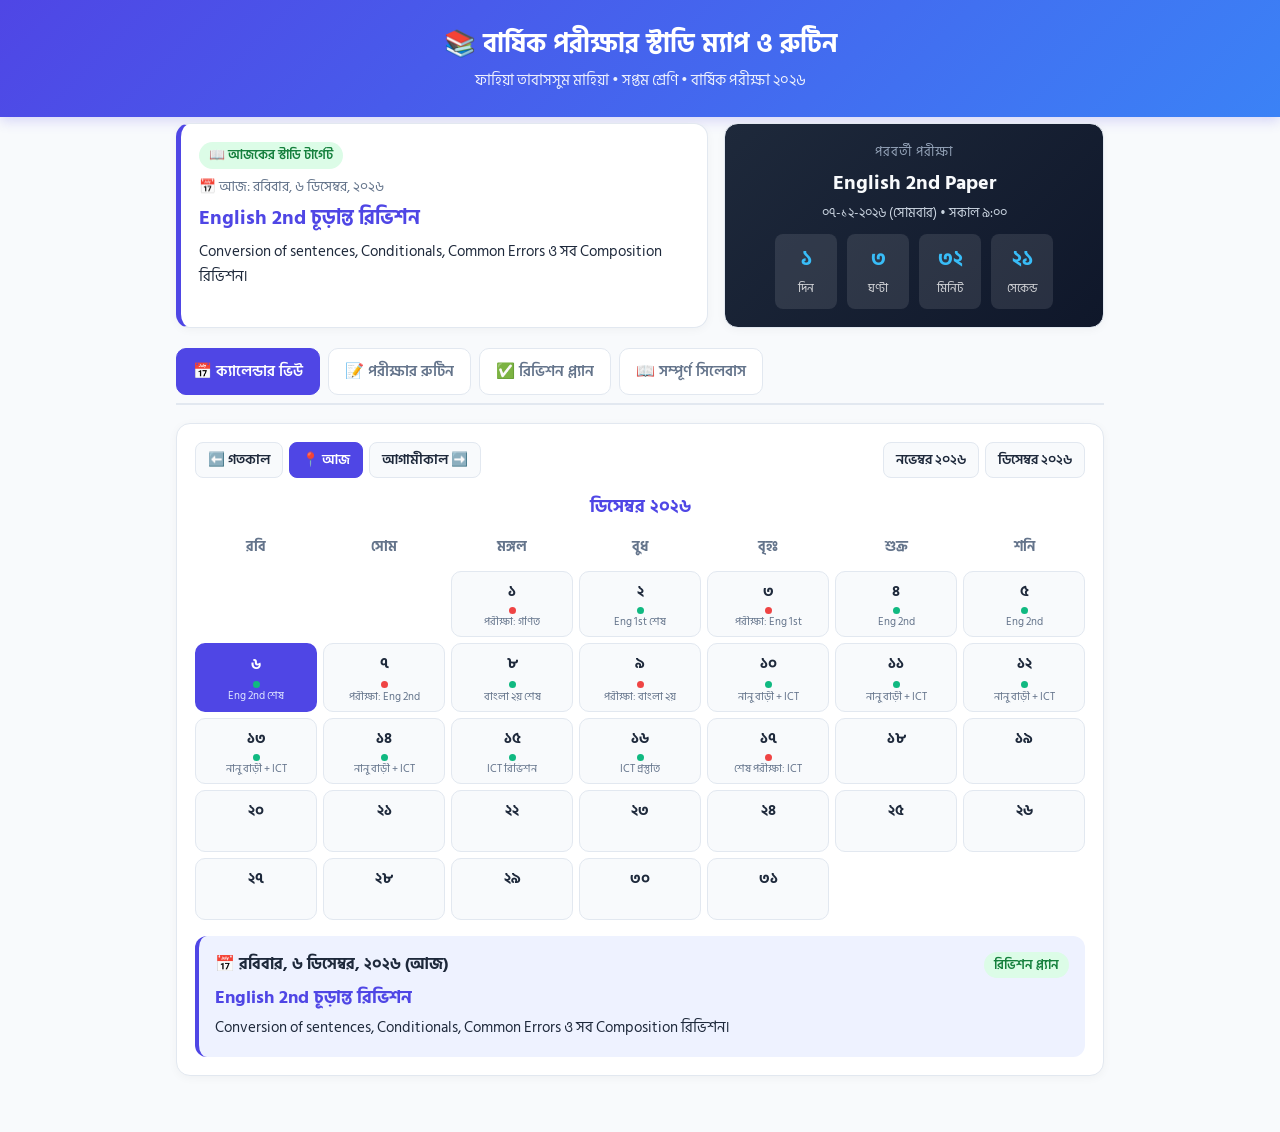
==== index.html @ 73ea3316 "Add files via upload" ====
<!DOCTYPE html>
<html lang="bn">
<head>
    <meta charset="UTF-8">
    <meta name="viewport" content="width=device-width, initial-scale=1.0">
    <title>বার্ষিক পরীক্ষার প্রস্তুতি - ফাহিয়া তাবাসসুম মাহিয়া</title>
    <link href="https://fonts.googleapis.com/css2?family=Hind+Siliguri:wght@400;500;600;700&display=swap" rel="stylesheet">
    <link rel="stylesheet" href="style.css">
</head>
<body>

<header>
    <h1>📚 বার্ষিক পরীক্ষার স্টাডি ম্যাপ ও রুটিন</h1>
    <p>ফাহিয়া তাবাসসুম মাহিয়া • সপ্তম শ্রেণি • বার্ষিক পরীক্ষা ২০২৬</p>
</header>

<div class="container">
    <!-- Today & Countdown Hero -->
    <div class="hero-grid">
        <div class="card today-card" id="today-summary-box"></div>
        <div class="card countdown-card" id="countdown-box"></div>
    </div>

    <!-- Navigation Tabs -->
    <div class="nav-tabs">
        <button class="tab-btn active" onclick="switchTab('calendar-tab', this)">📅 ক্যালেন্ডার ভিউ</button>
        <button class="tab-btn" onclick="switchTab('routine-tab', this)">📝 পরীক্ষার রুটিন</button>
        <button class="tab-btn" onclick="switchTab('revision-tab', this)">✅ রিভিশন প্ল্যান</button>
        <button class="tab-btn" onclick="switchTab('syllabus-tab', this)">📖 সম্পূর্ণ সিলেবাস</button>
    </div>

    <!-- Tab 1: Calendar -->
    <div id="calendar-tab" class="tab-content active">
        <div class="card">
            <div class="cal-controls">
                <div class="quick-day-btns">
                    <button class="btn-sm" onclick="selectOffsetDay(-1)">⬅️ গতকাল</button>
                    <button class="btn-sm active-quick" onclick="selectOffsetDay(0)">📍 আজ</button>
                    <button class="btn-sm" onclick="selectOffsetDay(1)">আগামীকাল ➡️</button>
                </div>
                <div class="month-switch">
                    <button class="btn-sm" onclick="changeMonth(10)">নভেম্বর ২০২৬</button>
                    <button class="btn-sm" onclick="changeMonth(11)">ডিসেম্বর ২০২৬</button>
                </div>
            </div>

            <div id="cal-month-title" class="cal-month-title"></div>
            <div class="calendar-grid" id="calendar-grid"></div>

            <div class="cal-detail-box" id="cal-detail-box"></div>
        </div>
    </div>

    <!-- Tab 2: Exam Routine -->
    <div id="routine-tab" class="tab-content">
        <div class="card">
            <div class="section-header">
                <h3>বার্ষিক পরীক্ষার সময়সূচি ২০২৬</h3>
                <span class="badge badge-exam">⏰ সময়: সকাল ৯:০০ টা - সকাল ১১:৩০ টা</span>
            </div>
            <div style="overflow-x:auto;">
                <table class="routine-table">
                    <thead>
                        <tr>
                            <th>তারিখ</th>
                            <th>বার</th>
                            <th>বিষয়</th>
                            <th>অবস্থা</th>
                        </tr>
                    </thead>
                    <tbody id="routine-tbody"></tbody>
                </table>
            </div>
        </div>
    </div>

    <!-- Tab 3: Revision Plan -->
    <div id="revision-tab" class="tab-content">
        <div class="card">
            <div class="section-header">
                <h3>তারিখভিত্তিক রিভিশন চেকলিস্ট</h3>
                <span id="progress-text" class="progress-label">০% সম্পন্ন</span>
            </div>
            <div class="progress-bar-wrap">
                <div class="progress-fill" id="progress-fill"></div>
            </div>
            <p class="helper-text">প্রতিদিনের পড়া শেষ হলে বাম পাশের বক্সে টিক (✓) দাও। এটি অটোমেটিক সেভ থাকবে।</p>
            <div id="revision-list"></div>
        </div>
    </div>

    <!-- Tab 4: Syllabus -->
    <div id="syllabus-tab" class="tab-content">
        <div id="syllabus-container"></div>
    </div>
</div>

<script src="script.js"></script>
</body>
</html>
---- style.css ----
:root {
    --primary: #4f46e5;
    --primary-light: #eef2ff;
    --secondary: #0ea5e9;
    --accent: #f59e0b;
    --danger: #ef4444;
    --success: #10b981;
    --bg: #f8fafc;
    --card: #ffffff;
    --text: #1e293b;
    --muted: #64748b;
    --border: #e2e8f0;
}

* {
    box-sizing: border-box;
    margin: 0;
    padding: 0;
    font-family: 'Hind Siliguri', sans-serif;
}

body {
    background-color: var(--bg);
    color: var(--text);
    line-height: 1.6;
    padding-bottom: 40px;
}

header {
    background: linear-gradient(135deg, #4f46e5 0%, #3b82f6 100%);
    color: white;
    padding: 24px 16px;
    text-align: center;
    box-shadow: 0 4px 12px rgba(79, 70, 229, 0.2);
}

header h1 {
    font-size: 1.6rem;
    font-weight: 700;
    margin-bottom: 4px;
}

header p {
    font-size: 0.95rem;
    opacity: 0.9;
}

.container {
    max-width: 960px;
    margin: 0 auto;
    padding: 16px;
}

/* Today Hero Section */
.hero-grid {
    display: grid;
    grid-template-columns: 1fr;
    gap: 16px;
    margin-top: -10px;
    margin-bottom: 20px;
}

@media (min-width: 768px) {
    .hero-grid {
        grid-template-columns: 1.4fr 1fr;
    }
}

.card {
    background: var(--card);
    border-radius: 14px;
    padding: 18px;
    box-shadow: 0 2px 10px rgba(0, 0, 0, 0.04);
    border: 1px solid var(--border);
}

.today-card {
    border-left: 5px solid var(--primary);
}

.countdown-card {
    background: linear-gradient(135deg, #1e293b 0%, #0f172a 100%);
    color: white;
    display: flex;
    flex-direction: column;
    justify-content: center;
    align-items: center;
    text-align: center;
}

.badge {
    display: inline-block;
    padding: 3px 10px;
    border-radius: 20px;
    font-size: 0.8rem;
    font-weight: 600;
    margin-bottom: 8px;
}

.badge-primary { background: var(--primary-light); color: var(--primary); }
.badge-exam { background: #fee2e2; color: var(--danger); }
.badge-study { background: #dcfce7; color: #15803d; }
.badge-travel { background: #fef3c7; color: #b45309; }

.timer-boxes {
    display: flex;
    gap: 10px;
    margin-top: 10px;
}

.timer-box {
    background: rgba(255, 255, 255, 0.1);
    padding: 8px 12px;
    border-radius: 8px;
    min-width: 62px;
}

.timer-box span {
    display: block;
    font-size: 1.3rem;
    font-weight: 700;
    color: #38bdf8;
}

.timer-box small {
    font-size: 0.75rem;
    opacity: 0.8;
}

/* Navigation Tabs */
.nav-tabs {
    display: flex;
    gap: 8px;
    overflow-x: auto;
    padding-bottom: 8px;
    margin-bottom: 18px;
    border-bottom: 2px solid var(--border);
}

.tab-btn {
    background: white;
    border: 1px solid var(--border);
    padding: 10px 16px;
    border-radius: 10px;
    font-size: 0.95rem;
    font-weight: 600;
    color: var(--muted);
    cursor: pointer;
    white-space: nowrap;
    transition: all 0.2s;
}

.tab-btn:hover {
    border-color: var(--primary);
    color: var(--primary);
}

.tab-btn.active {
    background: var(--primary);
    color: white;
    border-color: var(--primary);
}

.tab-content {
    display: none;
    animation: fadeIn 0.25s ease;
}

.tab-content.active {
    display: block;
}

@keyframes fadeIn {
    from { opacity: 0; transform: translateY(5px); }
    to { opacity: 1; transform: translateY(0); }
}

.section-header {
    display: flex;
    justify-content: space-between;
    align-items: center;
    margin-bottom: 12px;
    flex-wrap: wrap;
    gap: 8px;
}

.section-header h3 {
    color: var(--primary);
}

.progress-label {
    font-weight: 700;
    color: var(--success);
}

.helper-text {
    font-size: 0.88rem;
    color: var(--muted);
    margin-bottom: 14px;
}

/* Calendar Styles */
.cal-controls {
    display: flex;
    justify-content: space-between;
    align-items: center;
    flex-wrap: wrap;
    gap: 10px;
    margin-bottom: 14px;
}

.quick-day-btns, .month-switch {
    display: flex;
    gap: 6px;
}

.btn-sm {
    padding: 6px 12px;
    border-radius: 8px;
    border: 1px solid var(--border);
    background: var(--bg);
    cursor: pointer;
    font-size: 0.85rem;
    font-weight: 600;
    color: var(--text);
    transition: all 0.15s;
}

.btn-sm:hover, .btn-sm.active-quick {
    background: var(--primary);
    color: white;
    border-color: var(--primary);
}

.cal-month-title {
    text-align: center;
    font-weight: 700;
    font-size: 1.15rem;
    margin-bottom: 10px;
    color: var(--primary);
}

.calendar-grid {
    display: grid;
    grid-template-columns: repeat(7, 1fr);
    gap: 6px;
    text-align: center;
}

.cal-day-name {
    font-weight: 700;
    font-size: 0.85rem;
    color: var(--muted);
    padding: 6px 0;
}

.cal-cell {
    background: var(--bg);
    border: 1px solid var(--border);
    border-radius: 10px;
    padding: 8px 4px;
    min-height: 62px;
    cursor: pointer;
    display: flex;
    flex-direction: column;
    align-items: center;
    justify-content: space-between;
    transition: all 0.15s;
}

.cal-cell:hover {
    border-color: var(--primary);
    transform: translateY(-2px);
}

.cal-cell.empty {
    background: transparent;
    border: none;
    cursor: default;
}

.cal-cell.empty:hover {
    transform: none;
}

.cal-cell.is-today {
    border: 2px solid var(--primary);
    background: var(--primary-light);
}

.cal-cell.selected {
    background: var(--primary);
    color: white;
    border-color: var(--primary);
}

.cal-cell.selected .dot-label {
    color: #e0e7ff;
}

.cal-date-num {
    font-weight: 700;
    font-size: 0.95rem;
}

.dot-indicator {
    width: 7px;
    height: 7px;
    border-radius: 50%;
    margin-top: 3px;
}

.dot-exam { background: var(--danger); }
.dot-study { background: var(--success); }

.dot-label {
    font-size: 0.68rem;
    line-height: 1.1;
    margin-top: 2px;
    color: var(--muted);
    max-width: 100%;
    overflow: hidden;
    text-overflow: ellipsis;
    white-space: nowrap;
}

.cal-detail-box {
    margin-top: 16px;
    padding: 16px;
    background: var(--primary-light);
    border-radius: 12px;
    border-left: 4px solid var(--primary);
}

/* Routine Table */
.routine-table {
    width: 100%;
    border-collapse: collapse;
}

.routine-table th, .routine-table td {
    padding: 12px;
    text-align: left;
    border-bottom: 1px solid var(--border);
}

.routine-table th {
    background: var(--bg);
    font-weight: 700;
    color: var(--muted);
    font-size: 0.9rem;
}

.routine-row.past {
    opacity: 0.55;
    text-decoration: line-through;
}

.routine-row.next-exam {
    background: #fef2f2;
    font-weight: 600;
}

/* Revision Checklist */
.progress-bar-wrap {
    background: var(--border);
    height: 10px;
    border-radius: 10px;
    overflow: hidden;
    margin: 10px 0 18px;
}

.progress-fill {
    background: var(--success);
    height: 100%;
    width: 0%;
    transition: width 0.3s ease;
}

.rev-item {
    display: flex;
    align-items: flex-start;
    gap: 12px;
    padding: 14px;
    border: 1px solid var(--border);
    border-radius: 12px;
    margin-bottom: 10px;
    background: white;
    transition: background 0.2s;
}

.rev-item.completed {
    background: #f0fdf4;
    border-color: #bbf7d0;
}

.rev-item input[type="checkbox"] {
    width: 20px;
    height: 20px;
    margin-top: 3px;
    accent-color: var(--success);
    cursor: pointer;
}

/* Syllabus Accordion */
.syl-card {
    border: 1px solid var(--border);
    border-radius: 12px;
    margin-bottom: 10px;
    background: white;
    overflow: hidden;
}

.syl-header {
    padding: 14px 16px;
    font-weight: 700;
    font-size: 1.05rem;
    cursor: pointer;
    display: flex;
    justify-content: space-between;
    align-items: center;
    background: white;
}

.syl-header:hover {
    background: var(--bg);
}

.syl-body {
    display: none;
    padding: 14px 18px;
    border-top: 1px solid var(--border);
    background: #fafafa;
    font-size: 0.95rem;
}

.syl-body ul {
    padding-left: 20px;
    margin-top: 6px;
    margin-bottom: 10px;
}

.syl-body li {
    margin-bottom: 4px;
}

.excluded-note {
    display: inline-block;
    background: #fee2e2;
    color: #b91c1c;
    font-size: 0.8rem;
    padding: 2px 8px;
    border-radius: 6px;
    margin-left: 6px;
    font-weight: 600;
}
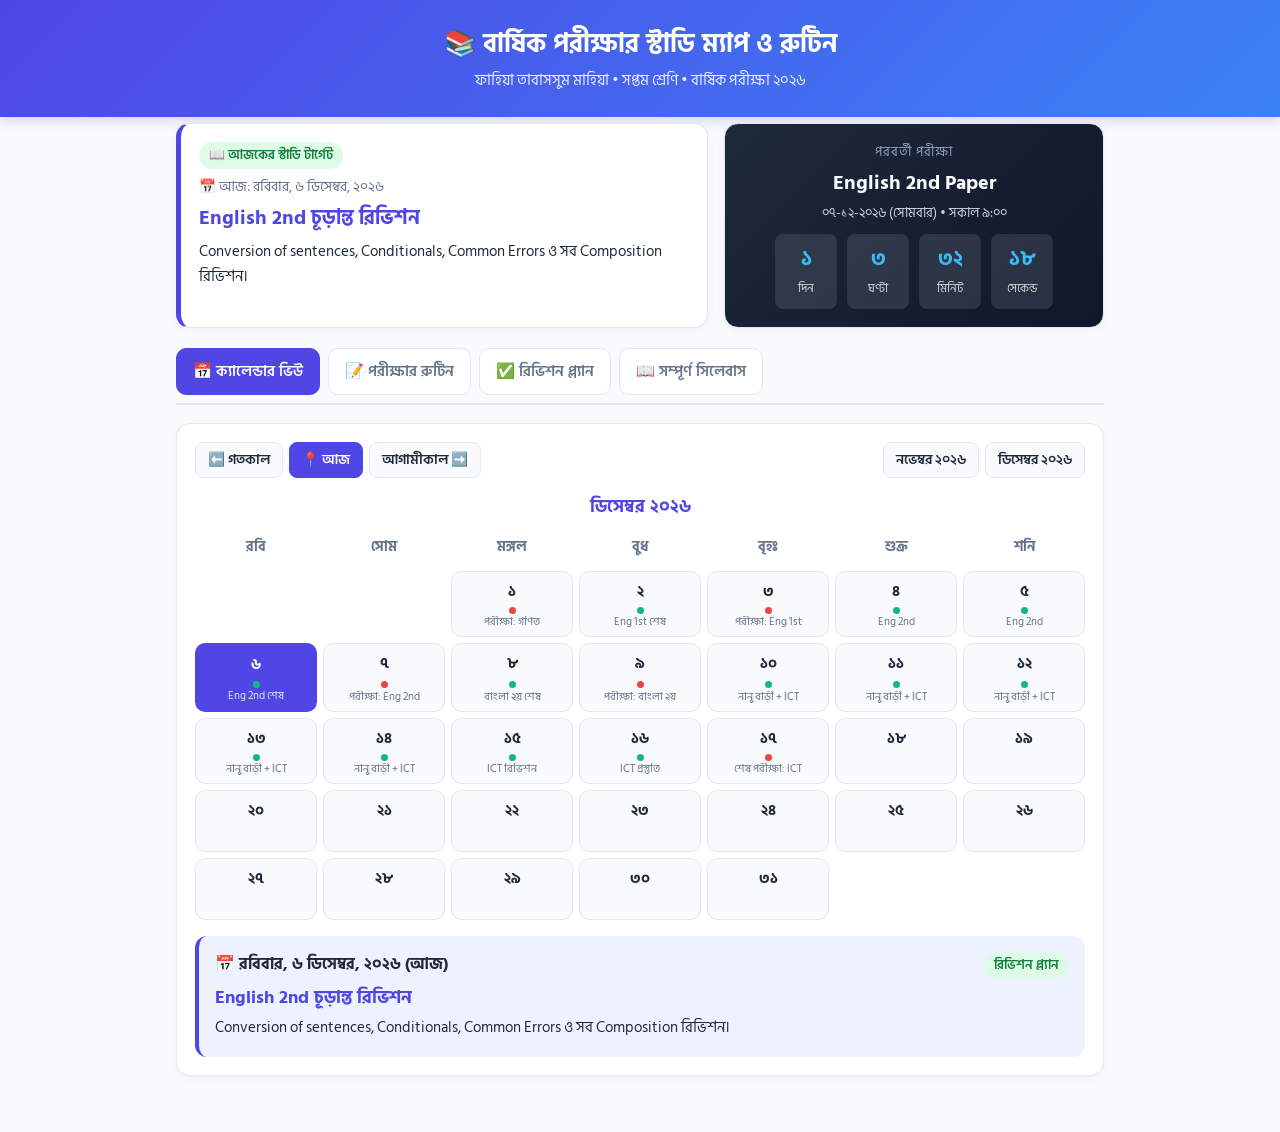
==== commit f6ed7712: "Update title in index.html Name correction" ====
--- a/index.html
+++ b/index.html
@@ -3,7 +3,7 @@
 <head>
     <meta charset="UTF-8">
     <meta name="viewport" content="width=device-width, initial-scale=1.0">
-    <title>বার্ষিক পরীক্ষার প্রস্তুতি - ফাহিয়া তাবাসসুম মাহিয়া</title>
+    <title>বার্ষিক পরীক্ষার প্রস্তুতি - তাহিয়া তাবাচ্ছুম মাহিয়া</title>
     <link href="https://fonts.googleapis.com/css2?family=Hind+Siliguri:wght@400;500;600;700&display=swap" rel="stylesheet">
     <link rel="stylesheet" href="style.css">
 </head>
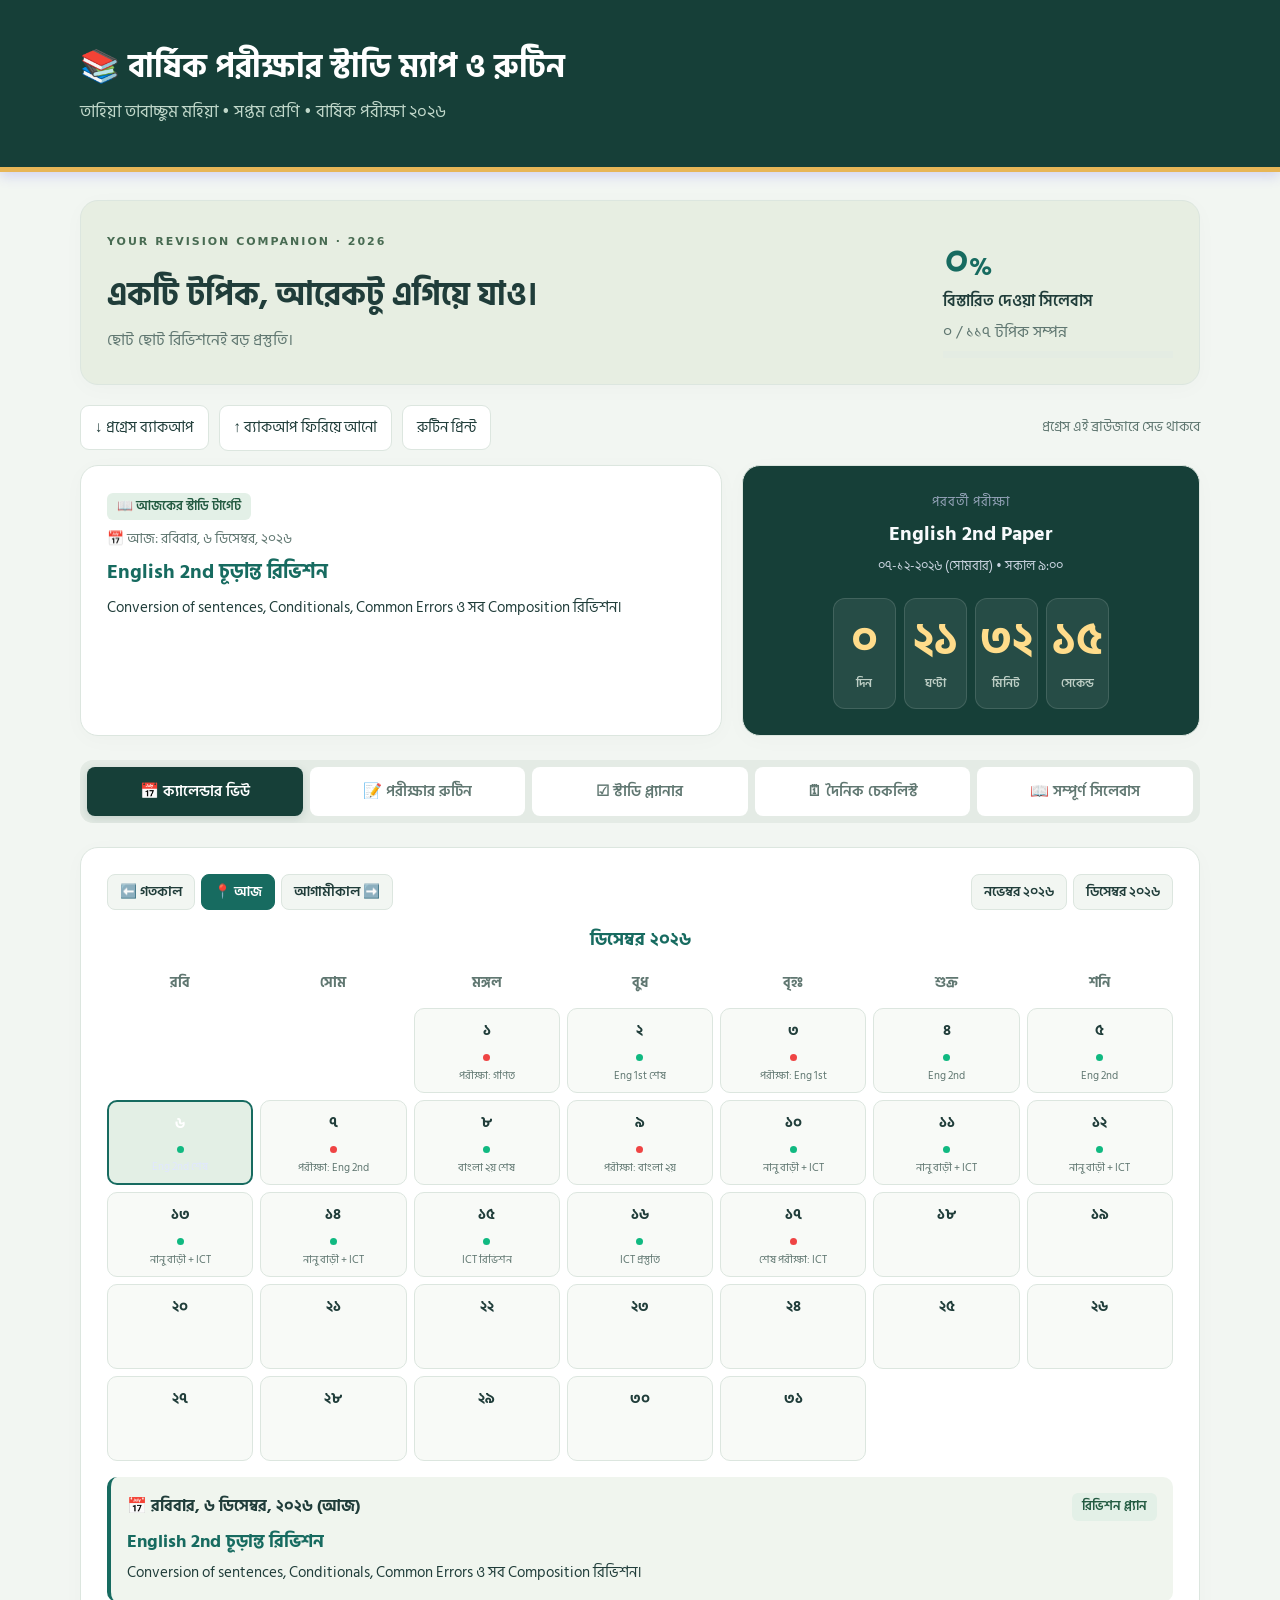
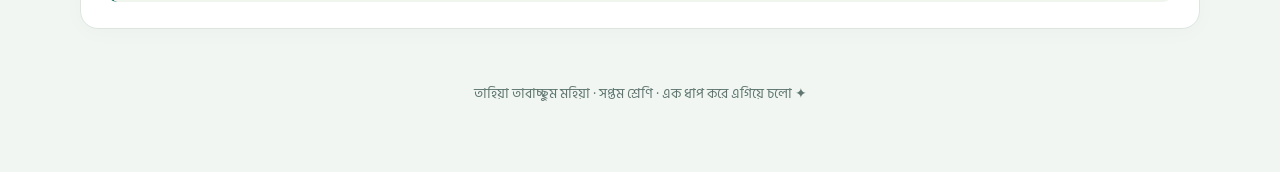
==== commit d3ceb72a: "Add files via upload" ====
--- a/index.html
+++ b/index.html
@@ -3,7 +3,7 @@
 <head>
     <meta charset="UTF-8">
     <meta name="viewport" content="width=device-width, initial-scale=1.0">
-    <title>বার্ষিক পরীক্ষার প্রস্তুতি - তাহিয়া তাবাচ্ছুম মাহিয়া</title>
+    <title>বার্ষিক পরীক্ষার প্রস্তুতি - তাহিয়া তাবাচ্ছুম মহিয়া</title>
     <link href="https://fonts.googleapis.com/css2?family=Hind+Siliguri:wght@400;500;600;700&display=swap" rel="stylesheet">
     <link rel="stylesheet" href="style.css">
 </head>
@@ -11,10 +11,13 @@
 
 <header>
     <h1>📚 বার্ষিক পরীক্ষার স্টাডি ম্যাপ ও রুটিন</h1>
-    <p>ফাহিয়া তাবাসসুম মাহিয়া • সপ্তম শ্রেণি • বার্ষিক পরীক্ষা ২০২৬</p>
+    <p>তাহিয়া তাবাচ্ছুম মহিয়া • সপ্তম শ্রেণি • বার্ষিক পরীক্ষা ২০২৬</p>
 </header>
 
 <div class="container">
+<section class="overview card"><div><span class="eyebrow">YOUR REVISION COMPANION · 2026</span><h2>একটি টপিক, আরেকটু এগিয়ে যাও।</h2><p>ছোট ছোট রিভিশনেই বড় প্রস্তুতি।</p></div><div id="overall"></div></section>
+<div class="utility"><button onclick="exportProgress()">↓ প্রগ্রেস ব্যাকআপ</button><label class="import-label">↑ ব্যাকআপ ফিরিয়ে আনো<input type="file" id="import-file" accept="application/json" hidden></label><button onclick="window.print()">রুটিন প্রিন্ট</button><span id="save-status" role="status">প্রগ্রেস এই ব্রাউজারে সেভ থাকবে</span></div>
+
     <!-- Today & Countdown Hero -->
     <div class="hero-grid">
         <div class="card today-card" id="today-summary-box"></div>
@@ -22,11 +25,11 @@
     </div>
 
     <!-- Navigation Tabs -->
-    <div class="nav-tabs">
+    <div class="nav-tabs" aria-label="প্রধান বিভাগ">
         <button class="tab-btn active" onclick="switchTab('calendar-tab', this)">📅 ক্যালেন্ডার ভিউ</button>
         <button class="tab-btn" onclick="switchTab('routine-tab', this)">📝 পরীক্ষার রুটিন</button>
-        <button class="tab-btn" onclick="switchTab('revision-tab', this)">✅ রিভিশন প্ল্যান</button>
-        <button class="tab-btn" onclick="switchTab('syllabus-tab', this)">📖 সম্পূর্ণ সিলেবাস</button>
+        <button class="tab-btn" onclick="switchTab('planner-panel', this)">☑ স্টাডি প্ল্যানার</button>
+        <button class="tab-btn" onclick="switchTab('revision-tab', this)">🗓 দৈনিক চেকলিস্ট</button><button class="tab-btn" onclick="switchTab('syllabus-tab', this)">📖 সম্পূর্ণ সিলেবাস</button>
     </div>
 
     <!-- Tab 1: Calendar -->
@@ -74,7 +77,8 @@
         </div>
     </div>
 
-    <!-- Tab 3: Revision Plan -->
+    <section id="planner-panel" class="tab-content"><div class="section-header"><div><h2>টপিক ধরে রিভিশন</h2><p>প্রতিটি টিকেই আপডেট হবে বিষয় ও মোট সিলেবাসের অগ্রগতি।</p></div></div><div class="planner-tools"><input id="topic-search" type="search" placeholder="বিষয় বা টপিক খুঁজে নাও…" aria-label="বিষয় বা টপিক খোঁজো"><select id="topic-filter" aria-label="প্রগ্রেস ফিল্টার"><option value="all">সব টপিক</option><option value="pending">বাকি আছে</option><option value="done">পড়া হয়েছে</option></select></div><p class="notice">বাংলা ১ম পত্রের বিস্তারিত সিলেবাস মূল সাইটে নেই। মোট প্রগ্রেস শুধু বিস্তারিত দেওয়া ৮টি বিষয়ের সমান ওজনের টপিক দিয়ে গণনা করা হয়; এটি পুরো ৯ বিষয়ের প্রস্তুতির পরিমাপ নয়।</p><div id="subject-planner"></div><p id="empty-search" hidden>কোনো টপিক মেলেনি। অন্য শব্দ দিয়ে খোঁজো।</p></section>
+<!-- Tab 3: Revision Plan -->
     <div id="revision-tab" class="tab-content">
         <div class="card">
             <div class="section-header">
@@ -95,6 +99,6 @@
     </div>
 </div>
 
-<script src="script.js"></script>
+<footer>তাহিয়া তাবাচ্ছুম মহিয়া · সপ্তম শ্রেণি · এক ধাপ করে এগিয়ে চলো ✦</footer><script src="data.js"></script><script src="script.js"></script>
 </body>
 </html>
--- a/style.css
+++ b/style.css
@@ -454,3 +454,7 @@
     margin-left: 6px;
     font-weight: 600;
 }
+
+/* Refined visual system */
+:root{--primary:#176b60;--text:#203d3a;--muted:#607771;--bg:#f2f6f2;--border:#dce6df;--accent:#e7b657}
+*{box-sizing:border-box}body{background:var(--bg);color:var(--text);line-height:1.7;margin:0;font-family:'Hind Siliguri',system-ui,sans-serif}header{background:#163f38;text-align:left;padding:40px max(24px,calc((100% - 1120px)/2));border-bottom:5px solid var(--accent)}header h1{font-size:clamp(1.4rem,3vw,2rem);color:#fff}header p{color:#d3e8da;font-size:1.05rem}.container{max-width:1168px;margin:28px auto;padding:0 24px}.card,.subject-card,.syl-card{border:1px solid var(--border);box-shadow:0 4px 22px #183f3606;border-radius:18px;background:#fff}.card{padding:26px}.overview{display:flex;justify-content:space-between;align-items:center;background:#e7eee2;margin-bottom:20px;gap:24px}.eyebrow{font:700 11px system-ui;letter-spacing:2px;color:#486b52}.overview h2{font-size:clamp(1.4rem,3vw,2rem);margin:14px 0 4px}.overview p{margin:4px 0;color:var(--muted)}#overall{min-width:230px}#overall strong{font:800 52px system-ui;color:var(--primary);display:block}#overall strong small{font-size:24px}#overall>span{font-weight:600}.utility{display:flex;gap:10px;flex-wrap:wrap;align-items:center;margin-bottom:24px}.utility span{margin-left:auto;color:var(--muted);font-size:.85rem}button,.import-label,select{font-family:inherit;cursor:pointer;border:1px solid var(--border);background:#fff;color:var(--text);padding:9px 14px;border-radius:9px;font-size:.95rem}button:hover,.import-label:hover{background:#e7eee2}button:focus-visible,input:focus-visible,summary:focus-visible,select:focus-visible{outline:3px solid #c29133;outline-offset:3px}.nav-tabs{border:none;gap:7px;background:#e4ebe5;padding:7px;border-radius:13px;display:flex;overflow:auto;flex-wrap:nowrap;margin:24px 0}.tab-btn{white-space:nowrap;flex:1;border:0;border-radius:8px;padding:12px 16px}.tab-btn.active{background:#163f38;color:white;box-shadow:0 3px 9px #163f3825}.hero-grid{gap:20px}.countdown-card{background:#163f38;color:white}.timer-boxes{display:grid;grid-template-columns:repeat(4,1fr);gap:8px;margin-top:20px}.timer-box{background:#ffffff12;border:1px solid #ffffff20;padding:12px 4px;border-radius:12px;min-width:0}.timer-box span{font-size:clamp(1.8rem,4vw,2.8rem);font-weight:800;line-height:1.3;color:#ffdc8b;font-variant-numeric:tabular-nums}.timer-box small{color:#e2eee4;font-weight:600}.badge-exam{background:#fae5c4;color:#795016}.badge-study,.badge-primary{background:#e3f0e7;color:#245b42}.badge{border-radius:6px}.calendar-grid{gap:7px}.cal-cell{min-width:0;min-height:85px;height:auto;text-align:left;padding:9px;border-radius:10px;background:#f8faf7}.cal-cell.is-today{border:2px solid #c29133}.cal-cell.selected{background:#e3efe5;border:2px solid #176b60}.dot-label{font-size:.7rem;white-space:normal}.cal-detail-box{background:#f0f5ee;border:0;border-left:4px solid #176b60;border-radius:10px}.planner-tools{display:flex;gap:12px;margin:20px 0}.planner-tools input{flex:1;min-width:0;border:1px solid var(--border);border-radius:10px;padding:12px 16px;font:inherit}.notice{background:#fff5df;color:#705320;padding:16px 20px;border-radius:12px;font-size:.9rem;margin:16px 0}.subject-card{margin:14px 0;overflow:hidden}.subject-card summary{display:flex;gap:16px;align-items:center;padding:22px;cursor:pointer;list-style:none}.subject-card summary::-webkit-details-marker{display:none}.subject-number{background:#edf3e9;border-radius:10px;width:42px;height:42px;display:grid;place-items:center;font-weight:700;color:#527351}.subject-title{font-size:1.15rem;font-weight:700;flex:1}.subject-title small{display:block;color:var(--muted);font-size:.8rem;font-weight:400}.subject-stats{color:var(--muted);font-size:.85rem}.subject-stats b{color:var(--primary);font:800 22px system-ui}.chevron{font-size:1.4rem}.subject-card[open] .chevron{transform:rotate(180deg)}progress{appearance:none;border:0;width:100%;height:7px;display:block;background:#e4ece3;accent-color:#248774}progress::-webkit-progress-bar{background:#e4ece3}progress::-webkit-progress-value{background:#248774;border-radius:10px}progress::-moz-progress-bar{background:#248774}.topic-body{padding:8px 24px 24px}.topic-group h4{color:#53725d;font-size:.9rem;margin:20px 0 8px}.topic-row{display:flex;gap:12px;padding:13px 10px;border-bottom:1px solid #edf1eb;align-items:center;cursor:pointer;border-radius:8px}.topic-row:hover{background:#f4f7f0}.topic-row input{accent-color:#176b60;width:20px;height:20px;flex-shrink:0}.topic-row span{flex:1}.topic-row small{color:#8a9c90;font-size:.7rem}.topic-row.checked span{text-decoration:line-through;color:#6e8577}.topic-row.checked{background:#f1f7ef}.routine-table th{background:#eef4eb;color:#345b47}.routine-table td{padding:18px 12px}.section-header .badge{font-weight:800;font-size:1.05rem}footer{text-align:center;padding:25px;color:#607771;font-size:.9rem}[hidden]{display:none!important}@media(max-width:650px){header{padding:28px 20px}.container{padding:0 14px}.overview{align-items:flex-start;padding:22px;flex-direction:column}#overall{width:100%}.card{padding:18px}.subject-card summary{padding:16px;gap:9px}.subject-title{font-size:1rem}.subject-stats{font-size:.7rem;text-align:right}.subject-stats b{display:block;font-size:20px}.subject-number{width:32px;height:32px}.topic-body{padding:4px 14px 18px}.topic-row small{display:none}.planner-tools{flex-wrap:wrap}.cal-cell{min-height:67px;padding:4px}.calendar-grid{gap:3px}.dot-label{font-size:.58rem}.utility span{margin:0}.hero-grid{grid-template-columns:1fr}.timer-box span{font-size:2.4rem}}@media print{header{background:white;color:black}header h1,header p{color:black}.utility,.nav-tabs,.hero-grid,.overview,#calendar-tab,#planner-panel,#revision-tab,#syllabus-tab,footer{display:none!important}#routine-tab{display:block!important}.container{max-width:none;padding:0}.card{box-shadow:none}.routine-table{width:100%}}
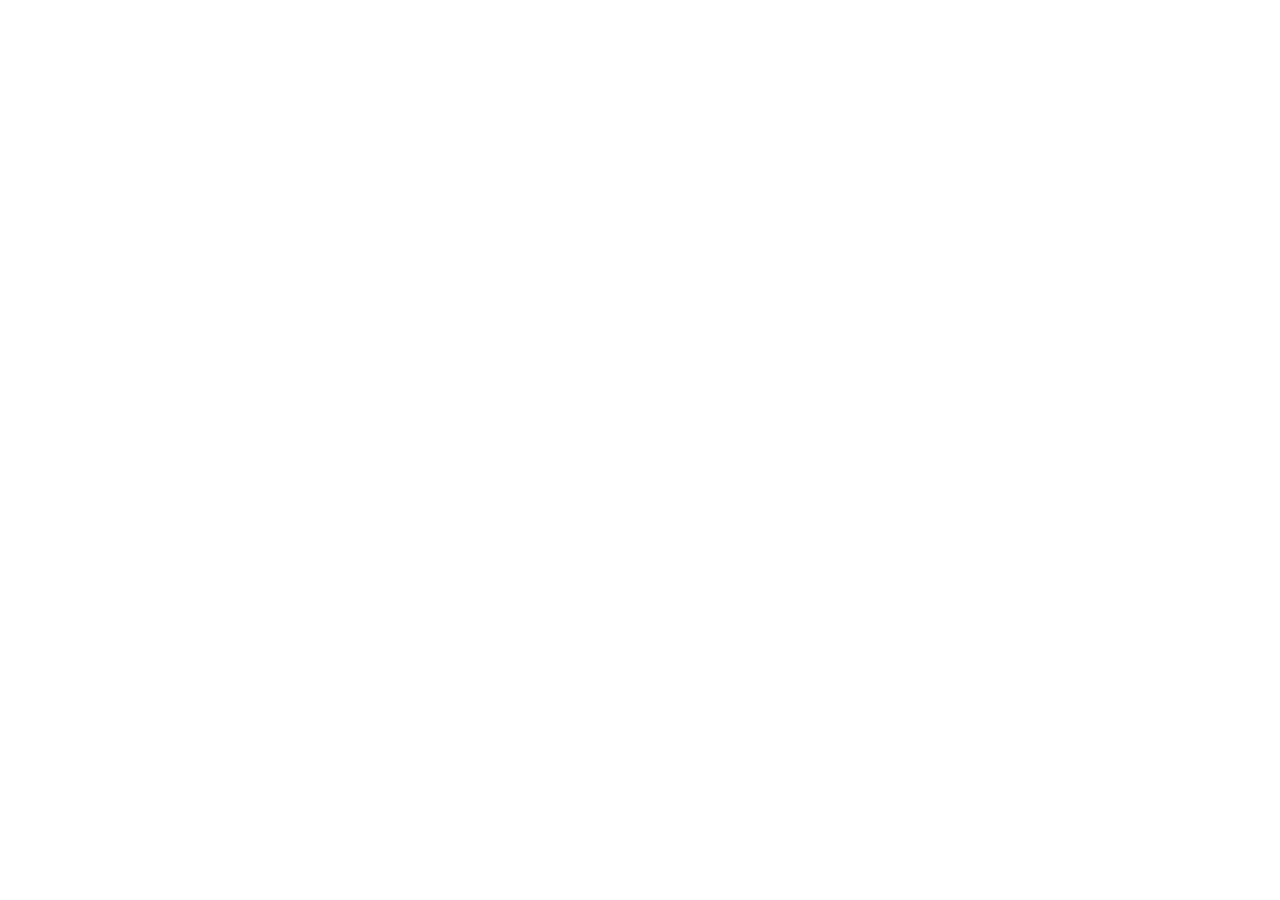
==== commit c4852ac4: "Add files via upload" ====
--- a/index.html
+++ b/index.html
@@ -1,104 +1,3 @@
-<!DOCTYPE html>
-<html lang="bn">
-<head>
-    <meta charset="UTF-8">
-    <meta name="viewport" content="width=device-width, initial-scale=1.0">
-    <title>বার্ষিক পরীক্ষার প্রস্তুতি - তাহিয়া তাবাচ্ছুম মহিয়া</title>
-    <link href="https://fonts.googleapis.com/css2?family=Hind+Siliguri:wght@400;500;600;700&display=swap" rel="stylesheet">
-    <link rel="stylesheet" href="style.css">
-</head>
-<body>
-
-<header>
-    <h1>📚 বার্ষিক পরীক্ষার স্টাডি ম্যাপ ও রুটিন</h1>
-    <p>তাহিয়া তাবাচ্ছুম মহিয়া • সপ্তম শ্রেণি • বার্ষিক পরীক্ষা ২০২৬</p>
-</header>
-
-<div class="container">
-<section class="overview card"><div><span class="eyebrow">YOUR REVISION COMPANION · 2026</span><h2>একটি টপিক, আরেকটু এগিয়ে যাও।</h2><p>ছোট ছোট রিভিশনেই বড় প্রস্তুতি।</p></div><div id="overall"></div></section>
-<div class="utility"><button onclick="exportProgress()">↓ প্রগ্রেস ব্যাকআপ</button><label class="import-label">↑ ব্যাকআপ ফিরিয়ে আনো<input type="file" id="import-file" accept="application/json" hidden></label><button onclick="window.print()">রুটিন প্রিন্ট</button><span id="save-status" role="status">প্রগ্রেস এই ব্রাউজারে সেভ থাকবে</span></div>
-
-    <!-- Today & Countdown Hero -->
-    <div class="hero-grid">
-        <div class="card today-card" id="today-summary-box"></div>
-        <div class="card countdown-card" id="countdown-box"></div>
-    </div>
-
-    <!-- Navigation Tabs -->
-    <div class="nav-tabs" aria-label="প্রধান বিভাগ">
-        <button class="tab-btn active" onclick="switchTab('calendar-tab', this)">📅 ক্যালেন্ডার ভিউ</button>
-        <button class="tab-btn" onclick="switchTab('routine-tab', this)">📝 পরীক্ষার রুটিন</button>
-        <button class="tab-btn" onclick="switchTab('planner-panel', this)">☑ স্টাডি প্ল্যানার</button>
-        <button class="tab-btn" onclick="switchTab('revision-tab', this)">🗓 দৈনিক চেকলিস্ট</button><button class="tab-btn" onclick="switchTab('syllabus-tab', this)">📖 সম্পূর্ণ সিলেবাস</button>
-    </div>
-
-    <!-- Tab 1: Calendar -->
-    <div id="calendar-tab" class="tab-content active">
-        <div class="card">
-            <div class="cal-controls">
-                <div class="quick-day-btns">
-                    <button class="btn-sm" onclick="selectOffsetDay(-1)">⬅️ গতকাল</button>
-                    <button class="btn-sm active-quick" onclick="selectOffsetDay(0)">📍 আজ</button>
-                    <button class="btn-sm" onclick="selectOffsetDay(1)">আগামীকাল ➡️</button>
-                </div>
-                <div class="month-switch">
-                    <button class="btn-sm" onclick="changeMonth(10)">নভেম্বর ২০২৬</button>
-                    <button class="btn-sm" onclick="changeMonth(11)">ডিসেম্বর ২০২৬</button>
-                </div>
-            </div>
-
-            <div id="cal-month-title" class="cal-month-title"></div>
-            <div class="calendar-grid" id="calendar-grid"></div>
-
-            <div class="cal-detail-box" id="cal-detail-box"></div>
-        </div>
-    </div>
-
-    <!-- Tab 2: Exam Routine -->
-    <div id="routine-tab" class="tab-content">
-        <div class="card">
-            <div class="section-header">
-                <h3>বার্ষিক পরীক্ষার সময়সূচি ২০২৬</h3>
-                <span class="badge badge-exam">⏰ সময়: সকাল ৯:০০ টা - সকাল ১১:৩০ টা</span>
-            </div>
-            <div style="overflow-x:auto;">
-                <table class="routine-table">
-                    <thead>
-                        <tr>
-                            <th>তারিখ</th>
-                            <th>বার</th>
-                            <th>বিষয়</th>
-                            <th>অবস্থা</th>
-                        </tr>
-                    </thead>
-                    <tbody id="routine-tbody"></tbody>
-                </table>
-            </div>
-        </div>
-    </div>
-
-    <section id="planner-panel" class="tab-content"><div class="section-header"><div><h2>টপিক ধরে রিভিশন</h2><p>প্রতিটি টিকেই আপডেট হবে বিষয় ও মোট সিলেবাসের অগ্রগতি।</p></div></div><div class="planner-tools"><input id="topic-search" type="search" placeholder="বিষয় বা টপিক খুঁজে নাও…" aria-label="বিষয় বা টপিক খোঁজো"><select id="topic-filter" aria-label="প্রগ্রেস ফিল্টার"><option value="all">সব টপিক</option><option value="pending">বাকি আছে</option><option value="done">পড়া হয়েছে</option></select></div><p class="notice">বাংলা ১ম পত্রের বিস্তারিত সিলেবাস মূল সাইটে নেই। মোট প্রগ্রেস শুধু বিস্তারিত দেওয়া ৮টি বিষয়ের সমান ওজনের টপিক দিয়ে গণনা করা হয়; এটি পুরো ৯ বিষয়ের প্রস্তুতির পরিমাপ নয়।</p><div id="subject-planner"></div><p id="empty-search" hidden>কোনো টপিক মেলেনি। অন্য শব্দ দিয়ে খোঁজো।</p></section>
-<!-- Tab 3: Revision Plan -->
-    <div id="revision-tab" class="tab-content">
-        <div class="card">
-            <div class="section-header">
-                <h3>তারিখভিত্তিক রিভিশন চেকলিস্ট</h3>
-                <span id="progress-text" class="progress-label">০% সম্পন্ন</span>
-            </div>
-            <div class="progress-bar-wrap">
-                <div class="progress-fill" id="progress-fill"></div>
-            </div>
-            <p class="helper-text">প্রতিদিনের পড়া শেষ হলে বাম পাশের বক্সে টিক (✓) দাও। এটি অটোমেটিক সেভ থাকবে।</p>
-            <div id="revision-list"></div>
-        </div>
-    </div>
-
-    <!-- Tab 4: Syllabus -->
-    <div id="syllabus-tab" class="tab-content">
-        <div id="syllabus-container"></div>
-    </div>
-</div>
-
-<footer>তাহিয়া তাবাচ্ছুম মহিয়া · সপ্তম শ্রেণি · এক ধাপ করে এগিয়ে চলো ✦</footer><script src="data.js"></script><script src="script.js"></script>
-</body>
-</html>
+<!doctype html><html lang="bn"><head><meta charset="UTF-8"><meta name="viewport" content="width=device-width,initial-scale=1"><title>স্টাডি ম্যাপ — তাহিয়া তাবাচ্ছুম মহিয়া</title><link href="https://fonts.googleapis.com/css2?family=Hind+Siliguri:wght@400;500;600;700&display=swap" rel="stylesheet">  <script type="module" crossorigin src="./assets/index-CERowVFc.js"></script>
+  <link rel="stylesheet" crossorigin href="./assets/index-D8YbVHiJ.css">
+</head><body><div id="root"></div></body></html>
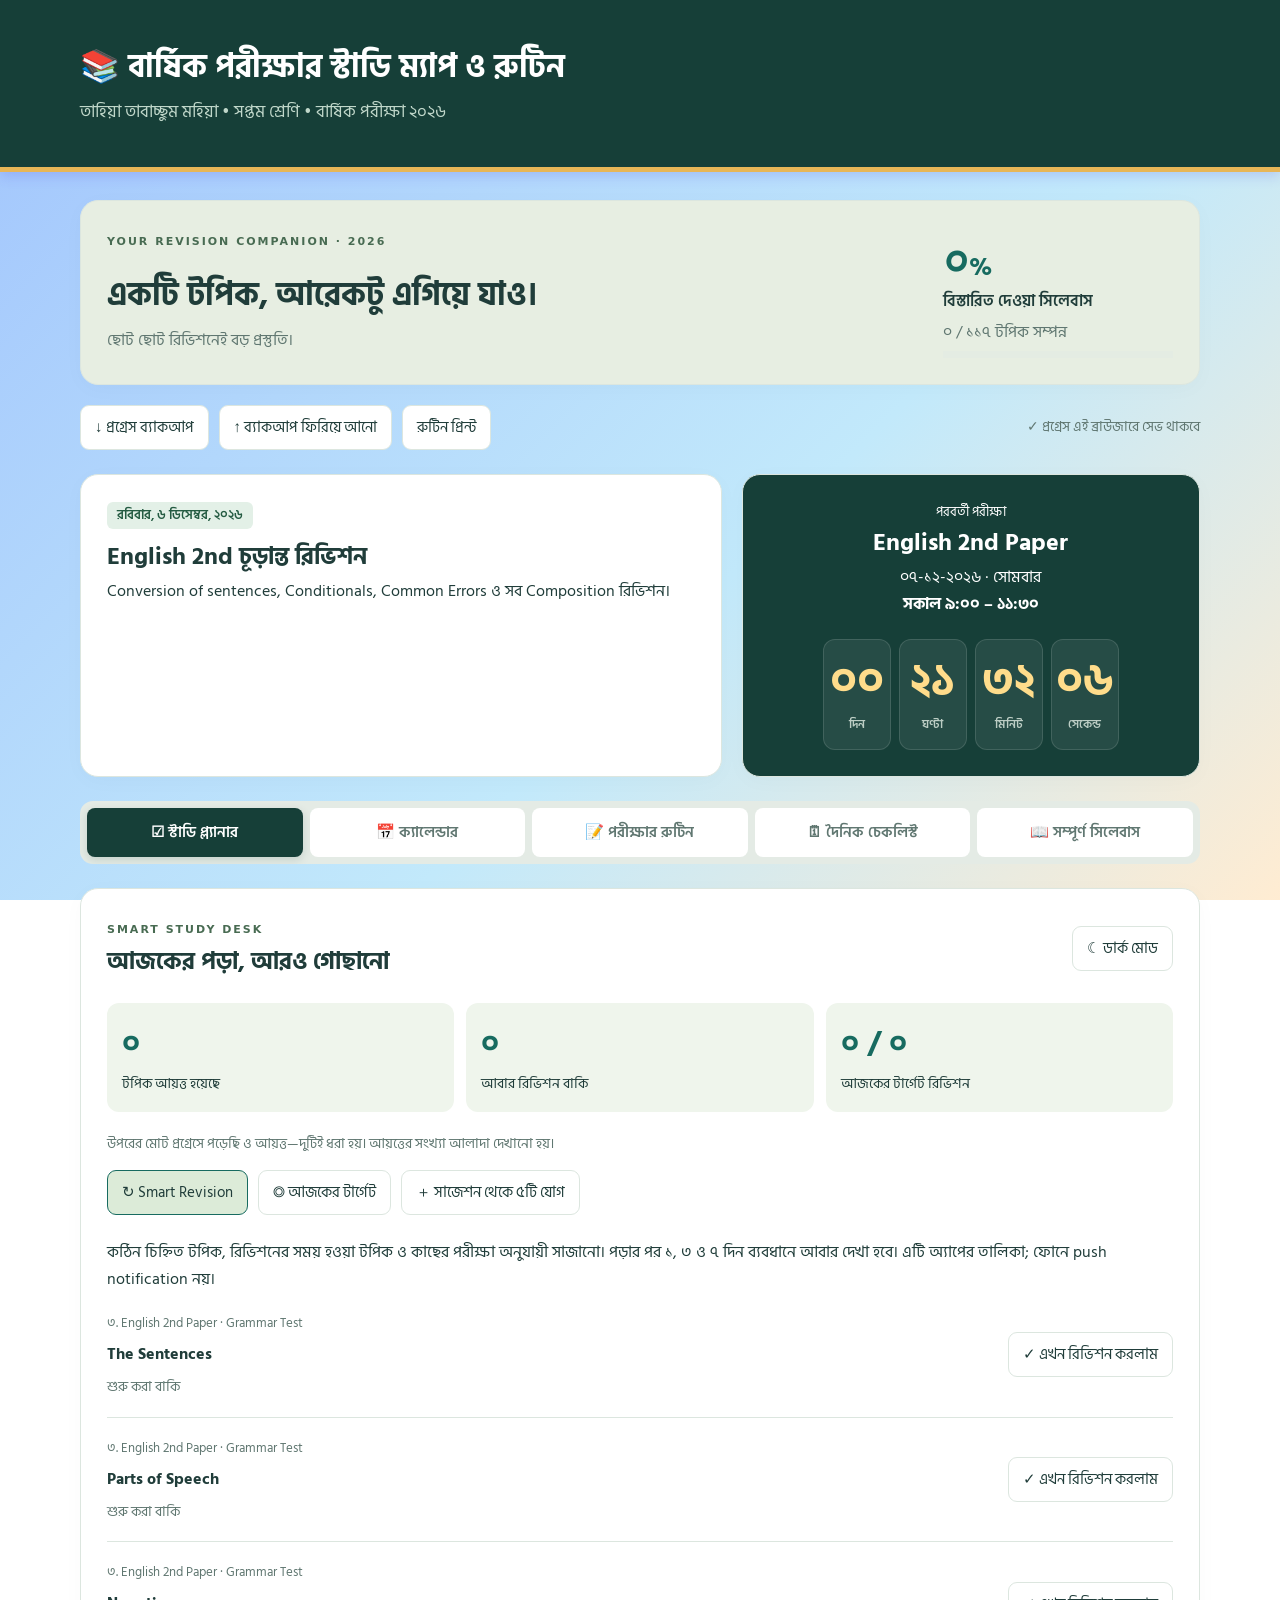
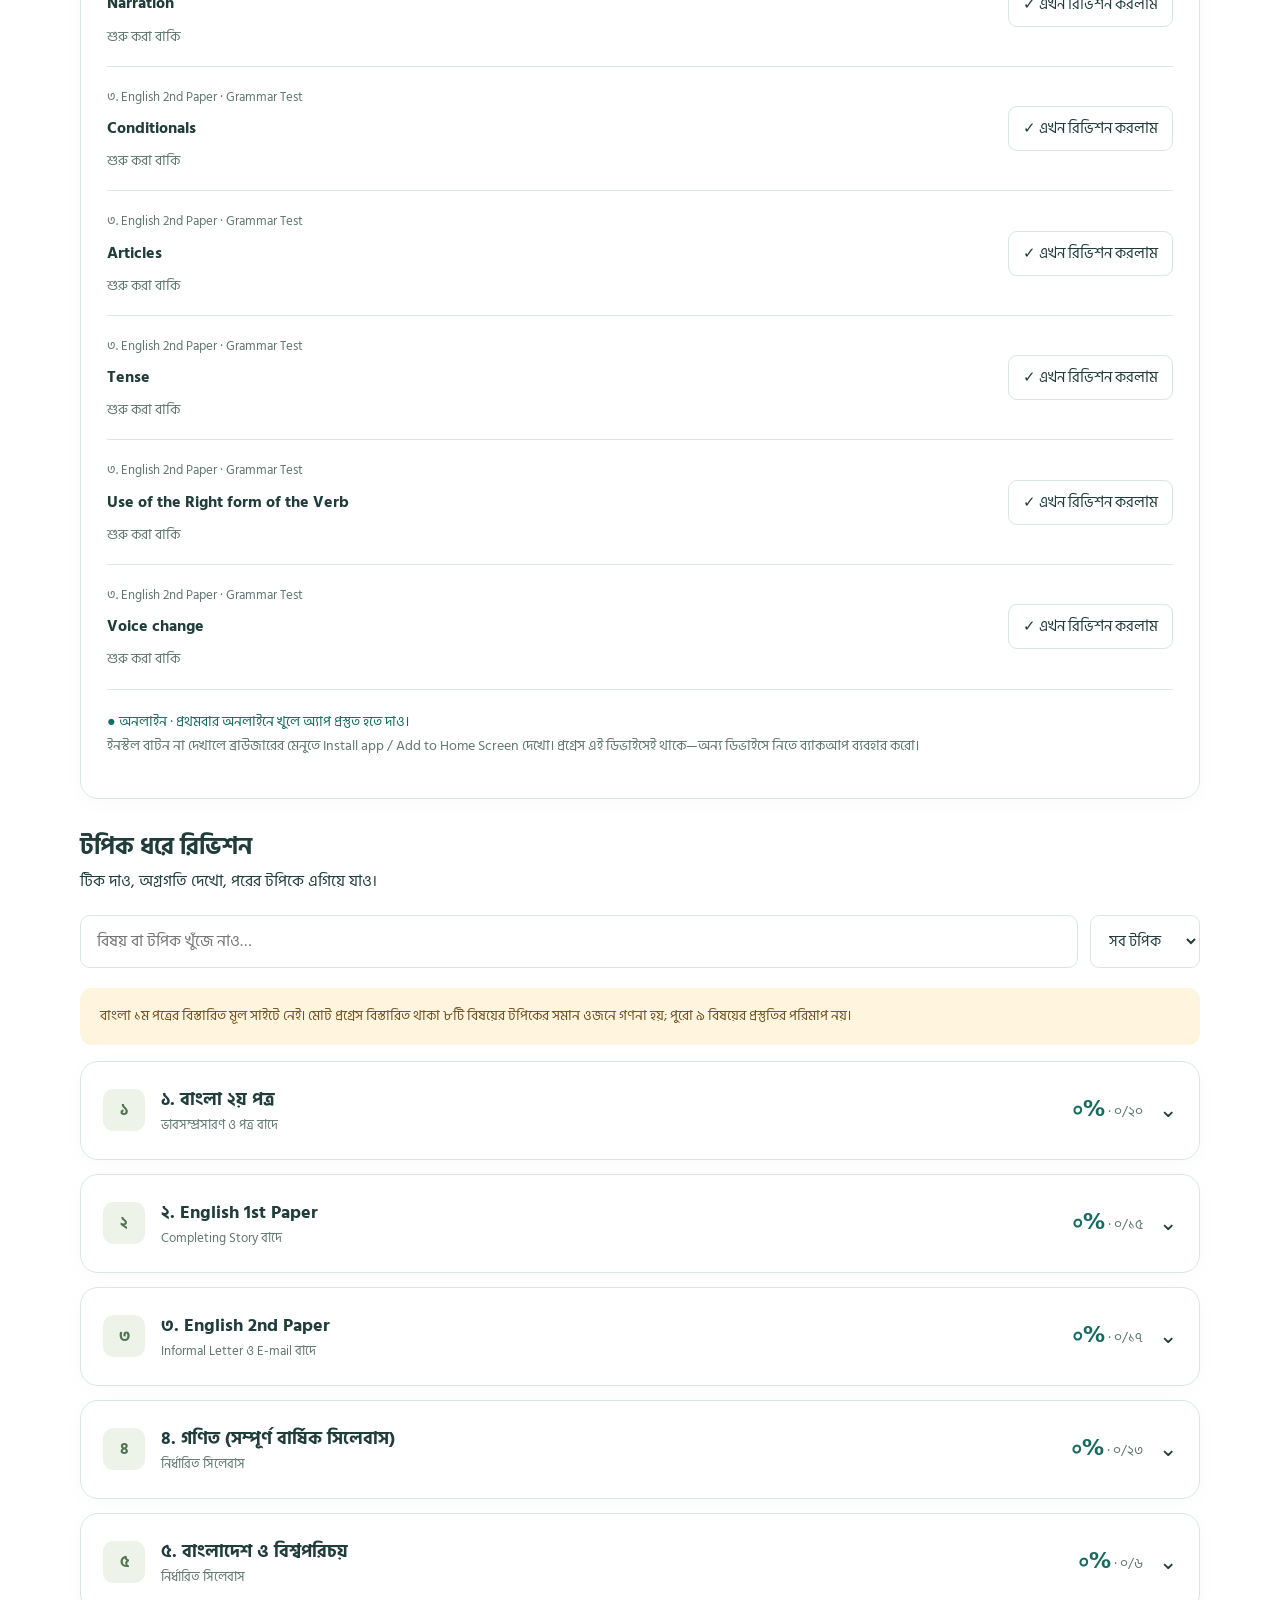
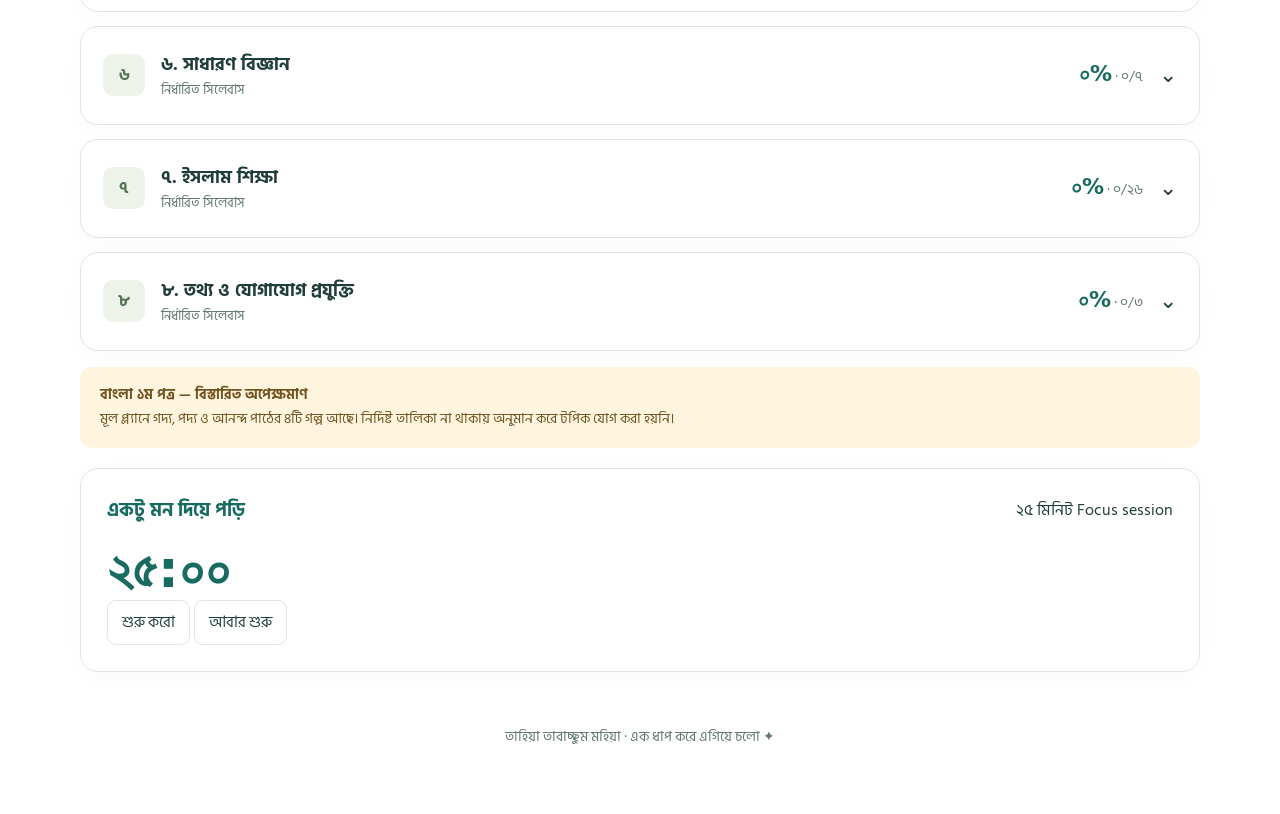
==== commit 5c9985a1: "Update index.html Html update" ====
--- a/index.html
+++ b/index.html
@@ -1,3 +1,183 @@
-<!doctype html><html lang="bn"><head><meta charset="UTF-8"><meta name="viewport" content="width=device-width,initial-scale=1"><title>স্টাডি ম্যাপ — তাহিয়া তাবাচ্ছুম মহিয়া</title><link href="https://fonts.googleapis.com/css2?family=Hind+Siliguri:wght@400;500;600;700&display=swap" rel="stylesheet">  <script type="module" crossorigin src="./assets/index-CERowVFc.js"></script>
-  <link rel="stylesheet" crossorigin href="./assets/index-D8YbVHiJ.css">
-</head><body><div id="root"></div></body></html>+<!doctype html>
+<html lang="bn">
+<head>
+  <meta charset="UTF-8">
+  <meta name="viewport" content="width=device-width,initial-scale=1">
+  <title>স্টাডি ম্যাপ — তাহিয়া তাবাচ্ছুম মহিয়া</title>
+  <link href="https://fonts.googleapis.com/css2?family=Hind+Siliguri:wght@400;500;600;700&display=swap" rel="stylesheet">
+  <meta name="theme-color" content="#163f38">
+  <link rel="manifest" href="./manifest.webmanifest">
+  <script type="module" crossorigin src="./assets/index-D8HwVQyB.js"></script>
+  <link rel="stylesheet" crossorigin href="./assets/index-D0W762Ev.css">
+
+  <style>
+    /* মূল অ্যাপের ব্যাকগ্রাউন্ড স্বচ্ছ করা যাতে পেছনের আকাশ দেখা যায় */
+    body, #root {
+      background: transparent !important;
+      background-color: transparent !important;
+    }
+
+    /* ডাইনামিক আকাশের মূল লেয়ার */
+    #sky-bg {
+      position: fixed;
+      top: 0;
+      left: 0;
+      width: 100vw;
+      height: 100vh;
+      z-index: -1;
+      transition: background 1.5s ease;
+      overflow: hidden;
+      pointer-events: none;
+    }
+
+    /* ৪টি সময়ের জন্য আলাদা আকাশের রঙ */
+    body.sky-morning #sky-bg {
+      background: linear-gradient(135deg, #a1c4fd 0%, #c2e9fb 60%, #ffecd2 100%);
+    }
+    body.sky-afternoon #sky-bg {
+      background: linear-gradient(135deg, #89f7fe 0%, #66a6ff 60%, #fbc2eb 100%);
+    }
+    body.sky-evening #sky-bg {
+      background: linear-gradient(135deg, #2b5876 0%, #4e4376 100%);
+    }
+    body.sky-night #sky-bg {
+      background: radial-gradient(circle at top, #0f172a 0%, #020617 100%);
+    }
+
+    /* রাতের আকাশে মিটমিট করা তারা */
+    #stars-layer {
+      display: none;
+      width: 100%;
+      height: 100%;
+      background-image: 
+        radial-gradient(2px 2px at 20% 30%, #ffffff, transparent),
+        radial-gradient(1.5px 1.5px at 70% 20%, #ffffff, transparent),
+        radial-gradient(2px 2px at 40% 70%, #e2e8f0, transparent),
+        radial-gradient(1px 1px at 85% 60%, #ffffff, transparent),
+        radial-gradient(2px 2px at 15% 80%, #cbd5e1, transparent);
+      background-size: 300px 300px;
+      animation: twinkle 4s infinite alternate;
+    }
+    body.sky-night #stars-layer {
+      display: block;
+    }
+
+    /* গভীর রাতে কোণা থেকে আসা উষ্ণ স্টাডি ল্যাম্পের আলো */
+    #study-lamp {
+      display: none;
+      position: absolute;
+      top: -100px;
+      right: -100px;
+      width: 500px;
+      height: 500px;
+      background: radial-gradient(circle, rgba(253, 224, 71, 0.18) 0%, transparent 70%);
+    }
+    body.sky-night #study-lamp {
+      display: block;
+    }
+
+    @keyframes twinkle {
+      0% { opacity: 0.4; }
+      100% { opacity: 1; }
+    }
+
+    /* কনফেটি ক্যানভাস */
+    #confetti-canvas {
+      position: fixed;
+      top: 0;
+      left: 0;
+      width: 100vw;
+      height: 100vh;
+      z-index: 9999;
+      pointer-events: none;
+    }
+  </style>
+</head>
+<body>
+  <!-- ডাইনামিক আকাশ ও কনফেটি লেয়ার -->
+  <div id="sky-bg">
+    <div id="stars-layer"></div>
+    <div id="study-lamp"></div>
+  </div>
+  <canvas id="confetti-canvas"></canvas>
+
+  <!-- তোমার মূল অ্যাপ -->
+  <div id="root"></div>
+
+  <script>
+    // ১. সময় অনুযায়ী আকাশ পরিবর্তন (Dynamic Sky Vibe)
+    function updateSkyVibe(forceHour = null) {
+      const hour = forceHour !== null ? forceHour : new Date().getHours();
+      const body = document.body;
+      body.classList.remove('sky-morning', 'sky-afternoon', 'sky-evening', 'sky-night');
+
+      if (hour >= 5 && hour < 12) {
+        body.classList.add('sky-morning');   // সকাল ৫টা - দুপুর ১২টা
+      } else if (hour >= 12 && hour < 18) {
+        body.classList.add('sky-afternoon'); // দুপুর ১২টা - সন্ধ্যা ৬টা
+      } else if (hour >= 18 && hour < 23) {
+        body.classList.add('sky-evening');   // সন্ধ্যা ৬টা - রাত ১১টা
+      } else {
+        body.classList.add('sky-night');     // রাত ১১টা - ভোর ৫টা (তারা + ল্যাম্প)
+      }
+    }
+
+    updateSkyVibe();
+    setInterval(() => updateSkyVibe(), 60000);
+
+    // ২. কনফেটি সেলিব্রেশন ফাংশন (Confetti Celebration)
+    function launchConfetti() {
+      const canvas = document.getElementById('confetti-canvas');
+      const ctx = canvas.getContext('2d');
+      canvas.width = window.innerWidth;
+      canvas.height = window.innerHeight;
+
+      const colors = ['#f43f5e', '#3b82f6', '#10b981', '#f59e0b', '#8b5cf6'];
+      const pieces = Array.from({ length: 130 }, () => ({
+        x: Math.random() * canvas.width,
+        y: Math.random() * canvas.height - canvas.height,
+        size: Math.random() * 8 + 4,
+        color: colors[Math.floor(Math.random() * colors.length)],
+        speedY: Math.random() * 3 + 2,
+        speedX: Math.random() * 2 - 1,
+        rotation: Math.random() * 360
+      }));
+
+      let frame = 0;
+      function animate() {
+        ctx.clearRect(0, 0, canvas.width, canvas.height);
+        pieces.forEach(p => {
+          p.y += p.speedY;
+          p.x += p.speedX;
+          p.rotation += 4;
+          ctx.save();
+          ctx.translate(p.x, p.y);
+          ctx.rotate((p.rotation * Math.PI) / 180);
+          ctx.fillStyle = p.color;
+          ctx.fillRect(-p.size / 2, -p.size / 2, p.size, p.size * 0.6);
+          ctx.restore();
+        });
+
+        frame++;
+        if (frame < 250) {
+          requestAnimationFrame(animate);
+        } else {
+          ctx.clearRect(0, 0, canvas.width, canvas.height);
+        }
+      }
+      animate();
+    }
+
+    // ৩. পেজে "পরীক্ষা শেষ" বা "Completed" লেখা দেখা গেলে অটো কনফেটি ওড়ানো
+    let confettiTriggered = false;
+    const observer = new MutationObserver(() => {
+      const text = document.body.innerText;
+      if (!confettiTriggered && (text.includes('পরীক্ষা শেষ') || text.includes('সব পরীক্ষা শেষ') || text.includes('Completed'))) {
+        confettiTriggered = true;
+        launchConfetti();
+      }
+    });
+    observer.observe(document.body, { childList: true, subtree: true });
+  </script>
+</body>
+</html>
--- a/assets/index-D0W762Ev.css
+++ b/assets/index-D0W762Ev.css
@@ -0,0 +1 @@
+:root{--primary: #4f46e5;--primary-light: #eef2ff;--secondary: #0ea5e9;--accent: #f59e0b;--danger: #ef4444;--success: #10b981;--bg: #f8fafc;--card: #ffffff;--text: #1e293b;--muted: #64748b;--border: #e2e8f0}*{box-sizing:border-box;margin:0;padding:0;font-family:Hind Siliguri,sans-serif}body{background-color:var(--bg);color:var(--text);line-height:1.6;padding-bottom:40px}header{background:linear-gradient(135deg,#4f46e5,#3b82f6);color:#fff;padding:24px 16px;text-align:center;box-shadow:0 4px 12px #4f46e533}header h1{font-size:1.6rem;font-weight:700;margin-bottom:4px}header p{font-size:.95rem;opacity:.9}.container{max-width:960px;margin:0 auto;padding:16px}.hero-grid{display:grid;grid-template-columns:1fr;gap:16px;margin-top:-10px;margin-bottom:20px}@media (min-width: 768px){.hero-grid{grid-template-columns:1.4fr 1fr}}.card{background:var(--card);border-radius:14px;padding:18px;box-shadow:0 2px 10px #0000000a;border:1px solid var(--border)}.today-card{border-left:5px solid var(--primary)}.countdown-card{background:linear-gradient(135deg,#1e293b,#0f172a);color:#fff;display:flex;flex-direction:column;justify-content:center;align-items:center;text-align:center}.badge{display:inline-block;padding:3px 10px;border-radius:20px;font-size:.8rem;font-weight:600;margin-bottom:8px}.badge-primary{background:var(--primary-light);color:var(--primary)}.badge-exam{background:#fee2e2;color:var(--danger)}.badge-study{background:#dcfce7;color:#15803d}.badge-travel{background:#fef3c7;color:#b45309}.timer-boxes{display:flex;gap:10px;margin-top:10px}.timer-box{background:#ffffff1a;padding:8px 12px;border-radius:8px;min-width:62px}.timer-box span{display:block;font-size:1.3rem;font-weight:700;color:#38bdf8}.timer-box small{font-size:.75rem;opacity:.8}.nav-tabs{display:flex;gap:8px;overflow-x:auto;padding-bottom:8px;margin-bottom:18px;border-bottom:2px solid var(--border)}.tab-btn{background:#fff;border:1px solid var(--border);padding:10px 16px;border-radius:10px;font-size:.95rem;font-weight:600;color:var(--muted);cursor:pointer;white-space:nowrap;transition:all .2s}.tab-btn:hover{border-color:var(--primary);color:var(--primary)}.tab-btn.active{background:var(--primary);color:#fff;border-color:var(--primary)}.tab-content{display:none;animation:fadeIn .25s ease}.tab-content.active{display:block}@keyframes fadeIn{0%{opacity:0;transform:translateY(5px)}to{opacity:1;transform:translateY(0)}}.section-header{display:flex;justify-content:space-between;align-items:center;margin-bottom:12px;flex-wrap:wrap;gap:8px}.section-header h3{color:var(--primary)}.progress-label{font-weight:700;color:var(--success)}.helper-text{font-size:.88rem;color:var(--muted);margin-bottom:14px}.cal-controls{display:flex;justify-content:space-between;align-items:center;flex-wrap:wrap;gap:10px;margin-bottom:14px}.quick-day-btns,.month-switch{display:flex;gap:6px}.btn-sm{padding:6px 12px;border-radius:8px;border:1px solid var(--border);background:var(--bg);cursor:pointer;font-size:.85rem;font-weight:600;color:var(--text);transition:all .15s}.btn-sm:hover,.btn-sm.active-quick{background:var(--primary);color:#fff;border-color:var(--primary)}.cal-month-title{text-align:center;font-weight:700;font-size:1.15rem;margin-bottom:10px;color:var(--primary)}.calendar-grid{display:grid;grid-template-columns:repeat(7,1fr);gap:6px;text-align:center}.cal-day-name{font-weight:700;font-size:.85rem;color:var(--muted);padding:6px 0}.cal-cell{background:var(--bg);border:1px solid var(--border);border-radius:10px;padding:8px 4px;min-height:62px;cursor:pointer;display:flex;flex-direction:column;align-items:center;justify-content:space-between;transition:all .15s}.cal-cell:hover{border-color:var(--primary);transform:translateY(-2px)}.cal-cell.empty{background:transparent;border:none;cursor:default}.cal-cell.empty:hover{transform:none}.cal-cell.is-today{border:2px solid var(--primary);background:var(--primary-light)}.cal-cell.selected{background:var(--primary);color:#fff;border-color:var(--primary)}.cal-cell.selected .dot-label{color:#e0e7ff}.cal-date-num{font-weight:700;font-size:.95rem}.dot-indicator{width:7px;height:7px;border-radius:50%;margin-top:3px}.dot-exam{background:var(--danger)}.dot-study{background:var(--success)}.dot-label{font-size:.68rem;line-height:1.1;margin-top:2px;color:var(--muted);max-width:100%;overflow:hidden;text-overflow:ellipsis;white-space:nowrap}.cal-detail-box{margin-top:16px;padding:16px;background:var(--primary-light);border-radius:12px;border-left:4px solid var(--primary)}.routine-table{width:100%;border-collapse:collapse}.routine-table th,.routine-table td{padding:12px;text-align:left;border-bottom:1px solid var(--border)}.routine-table th{background:var(--bg);font-weight:700;color:var(--muted);font-size:.9rem}.routine-row.past{opacity:.55;text-decoration:line-through}.routine-row.next-exam{background:#fef2f2;font-weight:600}.progress-bar-wrap{background:var(--border);height:10px;border-radius:10px;overflow:hidden;margin:10px 0 18px}.progress-fill{background:var(--success);height:100%;width:0%;transition:width .3s ease}.rev-item{display:flex;align-items:flex-start;gap:12px;padding:14px;border:1px solid var(--border);border-radius:12px;margin-bottom:10px;background:#fff;transition:background .2s}.rev-item.completed{background:#f0fdf4;border-color:#bbf7d0}.rev-item input[type=checkbox]{width:20px;height:20px;margin-top:3px;accent-color:var(--success);cursor:pointer}.syl-card{border:1px solid var(--border);border-radius:12px;margin-bottom:10px;background:#fff;overflow:hidden}.syl-header{padding:14px 16px;font-weight:700;font-size:1.05rem;cursor:pointer;display:flex;justify-content:space-between;align-items:center;background:#fff}.syl-header:hover{background:var(--bg)}.syl-body{display:none;padding:14px 18px;border-top:1px solid var(--border);background:#fafafa;font-size:.95rem}.syl-body ul{padding-left:20px;margin-top:6px;margin-bottom:10px}.syl-body li{margin-bottom:4px}.excluded-note{display:inline-block;background:#fee2e2;color:#b91c1c;font-size:.8rem;padding:2px 8px;border-radius:6px;margin-left:6px;font-weight:600}:root{--primary:#176b60;--text:#203d3a;--muted:#607771;--bg:#f2f6f2;--border:#dce6df;--accent:#e7b657}*{box-sizing:border-box}body{background:var(--bg);color:var(--text);line-height:1.7;margin:0;font-family:Hind Siliguri,system-ui,sans-serif}header{background:#163f38;text-align:left;padding:40px max(24px,calc((100% - 1120px)/2));border-bottom:5px solid var(--accent)}header h1{font-size:clamp(1.4rem,3vw,2rem);color:#fff}header p{color:#d3e8da;font-size:1.05rem}.container{max-width:1168px;margin:28px auto;padding:0 24px}.card,.subject-card,.syl-card{border:1px solid var(--border);box-shadow:0 4px 22px #183f3606;border-radius:18px;background:#fff}.card{padding:26px}.overview{display:flex;justify-content:space-between;align-items:center;background:#e7eee2;margin-bottom:20px;gap:24px}.eyebrow{font:700 11px system-ui;letter-spacing:2px;color:#486b52}.overview h2{font-size:clamp(1.4rem,3vw,2rem);margin:14px 0 4px}.overview p{margin:4px 0;color:var(--muted)}#overall{min-width:230px}#overall strong{font:800 52px system-ui;color:var(--primary);display:block}#overall strong small{font-size:24px}#overall>span{font-weight:600}.utility{display:flex;gap:10px;flex-wrap:wrap;align-items:center;margin-bottom:24px}.utility span{margin-left:auto;color:var(--muted);font-size:.85rem}button,.import-label,select{font-family:inherit;cursor:pointer;border:1px solid var(--border);background:#fff;color:var(--text);padding:9px 14px;border-radius:9px;font-size:.95rem}button:hover,.import-label:hover{background:#e7eee2}button:focus-visible,input:focus-visible,summary:focus-visible,select:focus-visible{outline:3px solid #c29133;outline-offset:3px}.nav-tabs{border:none;gap:7px;background:#e4ebe5;padding:7px;border-radius:13px;display:flex;overflow:auto;flex-wrap:nowrap;margin:24px 0}.tab-btn{white-space:nowrap;flex:1;border:0;border-radius:8px;padding:12px 16px}.tab-btn.active{background:#163f38;color:#fff;box-shadow:0 3px 9px #163f3825}.hero-grid{gap:20px}.countdown-card{background:#163f38;color:#fff}.timer-boxes{display:grid;grid-template-columns:repeat(4,1fr);gap:8px;margin-top:20px}.timer-box{background:#ffffff12;border:1px solid #ffffff20;padding:12px 4px;border-radius:12px;min-width:0}.timer-box span{font-size:clamp(1.8rem,4vw,2.8rem);font-weight:800;line-height:1.3;color:#ffdc8b;font-variant-numeric:tabular-nums}.timer-box small{color:#e2eee4;font-weight:600}.badge-exam{background:#fae5c4;color:#795016}.badge-study,.badge-primary{background:#e3f0e7;color:#245b42}.badge{border-radius:6px}.calendar-grid{gap:7px}.cal-cell{min-width:0;min-height:85px;height:auto;text-align:left;padding:9px;border-radius:10px;background:#f8faf7}.cal-cell.is-today{border:2px solid #c29133}.cal-cell.selected{background:#e3efe5;border:2px solid #176b60}.dot-label{font-size:.7rem;white-space:normal}.cal-detail-box{background:#f0f5ee;border:0;border-left:4px solid #176b60;border-radius:10px}.planner-tools{display:flex;gap:12px;margin:20px 0}.planner-tools input{flex:1;min-width:0;border:1px solid var(--border);border-radius:10px;padding:12px 16px;font:inherit}.notice{background:#fff5df;color:#705320;padding:16px 20px;border-radius:12px;font-size:.9rem;margin:16px 0}.subject-card{margin:14px 0;overflow:hidden}.subject-card summary{display:flex;gap:16px;align-items:center;padding:22px;cursor:pointer;list-style:none}.subject-card summary::-webkit-details-marker{display:none}.subject-number{background:#edf3e9;border-radius:10px;width:42px;height:42px;display:grid;place-items:center;font-weight:700;color:#527351}.subject-title{font-size:1.15rem;font-weight:700;flex:1}.subject-title small{display:block;color:var(--muted);font-size:.8rem;font-weight:400}.subject-stats{color:var(--muted);font-size:.85rem}.subject-stats b{color:var(--primary);font:800 22px system-ui}.chevron{font-size:1.4rem}.subject-card[open] .chevron{transform:rotate(180deg)}progress{-webkit-appearance:none;-moz-appearance:none;appearance:none;border:0;width:100%;height:7px;display:block;background:#e4ece3;accent-color:#248774}progress::-webkit-progress-bar{background:#e4ece3}progress::-webkit-progress-value{background:#248774;border-radius:10px}progress::-moz-progress-bar{background:#248774}.topic-body{padding:8px 24px 24px}.topic-group h4{color:#53725d;font-size:.9rem;margin:20px 0 8px}.topic-row{display:flex;gap:12px;padding:13px 10px;border-bottom:1px solid #edf1eb;align-items:center;cursor:pointer;border-radius:8px}.topic-row:hover{background:#f4f7f0}.topic-row input{accent-color:#176b60;width:20px;height:20px;flex-shrink:0}.topic-row span{flex:1}.topic-row small{color:#8a9c90;font-size:.7rem}.topic-row.checked span{text-decoration:line-through;color:#6e8577}.topic-row.checked{background:#f1f7ef}.routine-table th{background:#eef4eb;color:#345b47}.routine-table td{padding:18px 12px}.section-header .badge{font-weight:800;font-size:1.05rem}footer{text-align:center;padding:25px;color:#607771;font-size:.9rem}[hidden]{display:none!important}@media (max-width:650px){header{padding:28px 20px}.container{padding:0 14px}.overview{align-items:flex-start;padding:22px;flex-direction:column}#overall{width:100%}.card{padding:18px}.subject-card summary{padding:16px;gap:9px}.subject-title{font-size:1rem}.subject-stats{font-size:.7rem;text-align:right}.subject-stats b{display:block;font-size:20px}.subject-number{width:32px;height:32px}.topic-body{padding:4px 14px 18px}.topic-row small{display:none}.planner-tools{flex-wrap:wrap}.cal-cell{min-height:67px;padding:4px}.calendar-grid{gap:3px}.dot-label{font-size:.58rem}.utility span{margin:0}.hero-grid{grid-template-columns:1fr}.timer-box span{font-size:2.4rem}}@media print{header{background:#fff;color:#000}header h1,header p{color:#000}.utility,.nav-tabs,.hero-grid,.overview,#calendar-tab,#planner-panel,#revision-tab,#syllabus-tab,footer{display:none!important}#routine-tab{display:block!important}.container{max-width:none;padding:0}.card{box-shadow:none}.routine-table{width:100%}}.tab-content{display:block}.react-app .hero-grid{margin-top:0}.react-app .subject-card summary{display:flex}.react-app textarea{display:block;width:100%;min-height:75px;padding:12px;border:1px solid var(--border);border-radius:9px;font:inherit;margin-top:10px}.focus-card{margin:20px 0}.focus-time{font:800 52px system-ui;color:var(--primary);font-variant-numeric:tabular-nums}.react-app .progress-fill{transition:width .3s}.react-app .timer-box span{display:block}.react-app .routine-table{width:100%}.react-app .empty{visibility:hidden}.react-app .cal-cell{width:100%}@media print{.react-app main>section{display:none!important}.react-app main>section.print-routine{display:block!important}}.advanced-panel{margin-bottom:28px}.advanced-stats{display:grid;grid-template-columns:repeat(3,1fr);gap:12px;margin:20px 0}.advanced-stats>div{padding:15px;border-radius:12px;background:#eff5ec}.advanced-stats b{display:block;color:var(--primary);font-size:1.9rem}.advanced-stats span{font-size:.85rem}.smart-row{display:flex;justify-content:space-between;gap:15px;padding:16px 0;border-bottom:1px solid var(--border);align-items:center}.smart-row small{color:var(--muted)}.smart-row h4{margin:5px 0}.smart-row button{white-space:nowrap}.topic-tools{display:flex;flex-wrap:wrap;gap:6px;padding:6px 10px 14px;border-bottom:1px solid var(--border)}.topic-tools button,.topic-tools select{font-size:.8rem;padding:7px 10px}.topic-tools [aria-pressed=true],.advanced-panel [aria-pressed=true]{background:#dcebd8;border-color:#176b60}.offline-status{margin-top:20px;color:var(--primary);font-size:.9rem}.dark{--bg:#14231f;--text:#e0eae3;--muted:#abbfb3;--border:#3a5045;--primary:#8bd4b6;background:var(--bg);min-height:100vh}.dark .card,.dark .subject-card,.dark .syl-card,.dark button,.dark select,.dark input,.dark textarea{background:#21352b;color:var(--text)}.dark .overview,.dark .advanced-stats>div,.dark .nav-tabs,.dark .subject-number,.dark .cal-cell,.dark .topic-row.checked,.dark .topic-row:hover,.dark .cal-detail-box{background:#2b4033;color:var(--text)}.dark .notice{background:#493d26;color:#f3dfab}.dark .topic-tools [aria-pressed=true],.dark .advanced-panel [aria-pressed=true]{background:#325d45}.dark .topic-row.checked span{color:#abc6b2}.dark .routine-table th{background:#2b4033;color:#e0eae3}.dark .tab-btn.active{background:#a4ceb5;color:#14231f}@media (max-width:650px){.advanced-stats{gap:6px}.advanced-stats>div{padding:10px}.advanced-stats b{font-size:1.5rem}.smart-row{align-items:flex-start;flex-direction:column}.advanced-panel .section-header{align-items:flex-start}.topic-tools select{max-width:100%}}
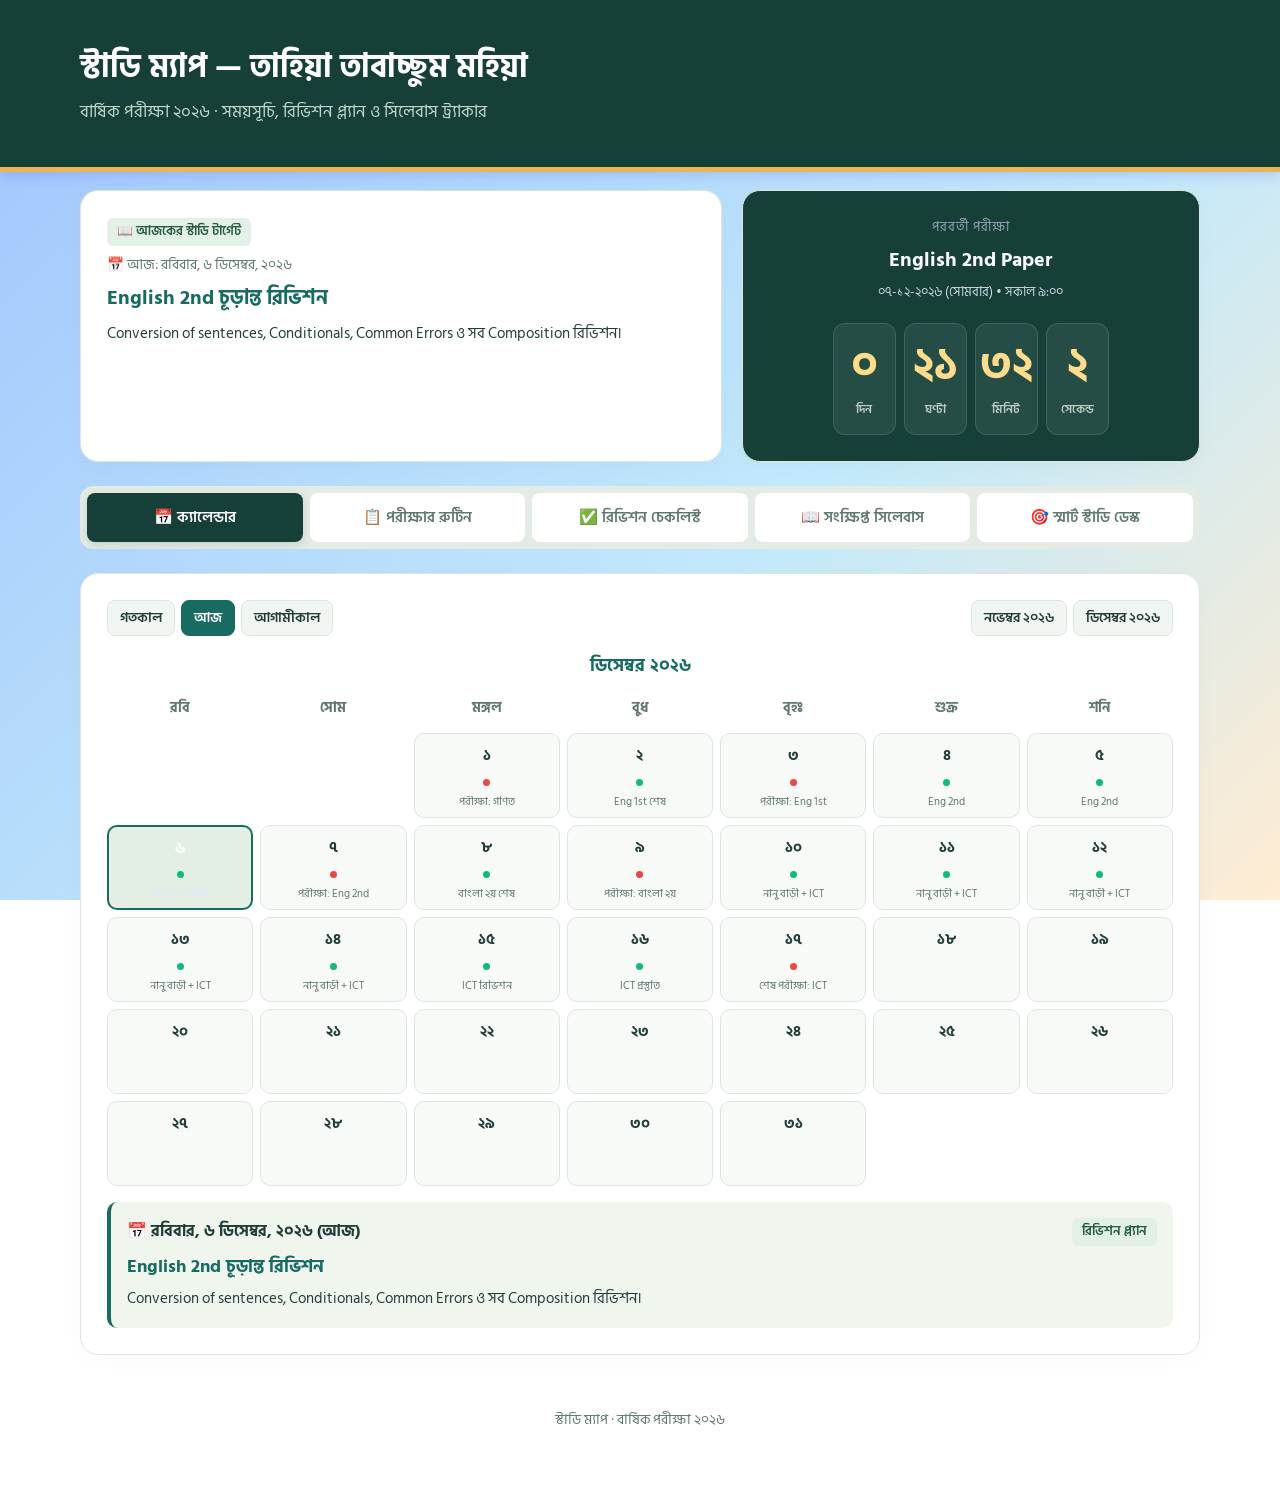
==== commit 7a6572ea: "Add files via upload" ====
--- a/index.html
+++ b/index.html
@@ -2,96 +2,12 @@
 <html lang="bn">
 <head>
   <meta charset="UTF-8">
-  <meta name="viewport" content="width=device-width,initial-scale=1">
+  <meta name="viewport" content="width=device-width, initial-scale=1.0">
   <title>স্টাডি ম্যাপ — তাহিয়া তাবাচ্ছুম মহিয়া</title>
   <link href="https://fonts.googleapis.com/css2?family=Hind+Siliguri:wght@400;500;600;700&display=swap" rel="stylesheet">
   <meta name="theme-color" content="#163f38">
   <link rel="manifest" href="./manifest.webmanifest">
-  <script type="module" crossorigin src="./assets/index-D8HwVQyB.js"></script>
-  <link rel="stylesheet" crossorigin href="./assets/index-D0W762Ev.css">
-
-  <style>
-    /* মূল অ্যাপের ব্যাকগ্রাউন্ড স্বচ্ছ করা যাতে পেছনের আকাশ দেখা যায় */
-    body, #root {
-      background: transparent !important;
-      background-color: transparent !important;
-    }
-
-    /* ডাইনামিক আকাশের মূল লেয়ার */
-    #sky-bg {
-      position: fixed;
-      top: 0;
-      left: 0;
-      width: 100vw;
-      height: 100vh;
-      z-index: -1;
-      transition: background 1.5s ease;
-      overflow: hidden;
-      pointer-events: none;
-    }
-
-    /* ৪টি সময়ের জন্য আলাদা আকাশের রঙ */
-    body.sky-morning #sky-bg {
-      background: linear-gradient(135deg, #a1c4fd 0%, #c2e9fb 60%, #ffecd2 100%);
-    }
-    body.sky-afternoon #sky-bg {
-      background: linear-gradient(135deg, #89f7fe 0%, #66a6ff 60%, #fbc2eb 100%);
-    }
-    body.sky-evening #sky-bg {
-      background: linear-gradient(135deg, #2b5876 0%, #4e4376 100%);
-    }
-    body.sky-night #sky-bg {
-      background: radial-gradient(circle at top, #0f172a 0%, #020617 100%);
-    }
-
-    /* রাতের আকাশে মিটমিট করা তারা */
-    #stars-layer {
-      display: none;
-      width: 100%;
-      height: 100%;
-      background-image: 
-        radial-gradient(2px 2px at 20% 30%, #ffffff, transparent),
-        radial-gradient(1.5px 1.5px at 70% 20%, #ffffff, transparent),
-        radial-gradient(2px 2px at 40% 70%, #e2e8f0, transparent),
-        radial-gradient(1px 1px at 85% 60%, #ffffff, transparent),
-        radial-gradient(2px 2px at 15% 80%, #cbd5e1, transparent);
-      background-size: 300px 300px;
-      animation: twinkle 4s infinite alternate;
-    }
-    body.sky-night #stars-layer {
-      display: block;
-    }
-
-    /* গভীর রাতে কোণা থেকে আসা উষ্ণ স্টাডি ল্যাম্পের আলো */
-    #study-lamp {
-      display: none;
-      position: absolute;
-      top: -100px;
-      right: -100px;
-      width: 500px;
-      height: 500px;
-      background: radial-gradient(circle, rgba(253, 224, 71, 0.18) 0%, transparent 70%);
-    }
-    body.sky-night #study-lamp {
-      display: block;
-    }
-
-    @keyframes twinkle {
-      0% { opacity: 0.4; }
-      100% { opacity: 1; }
-    }
-
-    /* কনফেটি ক্যানভাস */
-    #confetti-canvas {
-      position: fixed;
-      top: 0;
-      left: 0;
-      width: 100vw;
-      height: 100vh;
-      z-index: 9999;
-      pointer-events: none;
-    }
-  </style>
+  <link rel="stylesheet" href="./style.css">
 </head>
 <body>
   <!-- ডাইনামিক আকাশ ও কনফেটি লেয়ার -->
@@ -101,83 +17,128 @@
   </div>
   <canvas id="confetti-canvas"></canvas>
 
-  <!-- তোমার মূল অ্যাপ -->
-  <div id="root"></div>
+  <header>
+    <h1>স্টাডি ম্যাপ — তাহিয়া তাবাচ্ছুম মহিয়া</h1>
+    <p>বার্ষিক পরীক্ষা ২০২৬ · সময়সূচি, রিভিশন প্ল্যান ও সিলেবাস ট্র্যাকার</p>
+  </header>
 
-  <script>
-    // ১. সময় অনুযায়ী আকাশ পরিবর্তন (Dynamic Sky Vibe)
-    function updateSkyVibe(forceHour = null) {
-      const hour = forceHour !== null ? forceHour : new Date().getHours();
-      const body = document.body;
-      body.classList.remove('sky-morning', 'sky-afternoon', 'sky-evening', 'sky-night');
+  <main class="container">
+    <!-- আজকের সারসংক্ষেপ ও লাইভ কাউন্টডাউন -->
+    <section class="hero-grid">
+      <div class="card today-card" id="today-summary-box"></div>
+      <div class="card countdown-card" id="countdown-box"></div>
+    </section>
 
-      if (hour >= 5 && hour < 12) {
-        body.classList.add('sky-morning');   // সকাল ৫টা - দুপুর ১২টা
-      } else if (hour >= 12 && hour < 18) {
-        body.classList.add('sky-afternoon'); // দুপুর ১২টা - সন্ধ্যা ৬টা
-      } else if (hour >= 18 && hour < 23) {
-        body.classList.add('sky-evening');   // সন্ধ্যা ৬টা - রাত ১১টা
-      } else {
-        body.classList.add('sky-night');     // রাত ১১টা - ভোর ৫টা (তারা + ল্যাম্প)
-      }
-    }
+    <!-- নেভিগেশন ট্যাব (SMART STUDY DESK আলাদা ট্যাবে সরানো হয়েছে) -->
+    <nav class="nav-tabs" role="tablist">
+      <button type="button" class="tab-btn active" onclick="switchTab('calendar-tab', this)">📅 ক্যালেন্ডার</button>
+      <button type="button" class="tab-btn" onclick="switchTab('routine-tab', this)">📋 পরীক্ষার রুটিন</button>
+      <button type="button" class="tab-btn" onclick="switchTab('revision-tab', this)">✅ রিভিশন চেকলিস্ট</button>
+      <button type="button" class="tab-btn" onclick="switchTab('syllabus-tab', this)">📖 সংক্ষিপ্ত সিলেবাস</button>
+      <button type="button" class="tab-btn" onclick="switchTab('smart-desk-tab', this)">🎯 স্মার্ট স্টাডি ডেস্ক</button>
+    </nav>
 
-    updateSkyVibe();
-    setInterval(() => updateSkyVibe(), 60000);
+    <!-- ট্যাব ১: ক্যালেন্ডার -->
+    <section id="calendar-tab" class="tab-content active card">
+      <div class="cal-controls">
+        <div class="quick-day-btns">
+          <button type="button" class="btn-sm" onclick="selectOffsetDay(-1)">গতকাল</button>
+          <button type="button" class="btn-sm active-quick" onclick="selectOffsetDay(0)">আজ</button>
+          <button type="button" class="btn-sm" onclick="selectOffsetDay(1)">আগামীকাল</button>
+        </div>
+        <div class="month-switch">
+          <button type="button" class="btn-sm" onclick="changeMonth(10)">নভেম্বর ২০২৬</button>
+          <button type="button" class="btn-sm" onclick="changeMonth(11)">ডিসেম্বর ২০২৬</button>
+        </div>
+      </div>
+      <div class="cal-month-title" id="cal-month-title">নভেম্বর ২০২৬</div>
+      <div class="calendar-grid" id="calendar-grid"></div>
+      <div class="cal-detail-box" id="cal-detail-box"></div>
+    </section>
 
-    // ২. কনফেটি সেলিব্রেশন ফাংশন (Confetti Celebration)
-    function launchConfetti() {
-      const canvas = document.getElementById('confetti-canvas');
-      const ctx = canvas.getContext('2d');
-      canvas.width = window.innerWidth;
-      canvas.height = window.innerHeight;
+    <!-- ট্যাব ২: পরীক্ষার রুটিন -->
+    <section id="routine-tab" class="tab-content card">
+      <div class="section-header">
+        <h3>📋 বার্ষিক পরীক্ষার সময়সূচি</h3>
+        <span class="badge badge-primary">সকাল ৯:০০ – ১১:৩০</span>
+      </div>
+      <div style="overflow-x:auto;">
+        <table class="routine-table">
+          <thead>
+            <tr>
+              <th>তারিখ</th>
+              <th>বার</th>
+              <th>বিষয়</th>
+              <th>অবস্থা</th>
+            </tr>
+          </thead>
+          <tbody id="routine-tbody"></tbody>
+        </table>
+      </div>
+    </section>
 
-      const colors = ['#f43f5e', '#3b82f6', '#10b981', '#f59e0b', '#8b5cf6'];
-      const pieces = Array.from({ length: 130 }, () => ({
-        x: Math.random() * canvas.width,
-        y: Math.random() * canvas.height - canvas.height,
-        size: Math.random() * 8 + 4,
-        color: colors[Math.floor(Math.random() * colors.length)],
-        speedY: Math.random() * 3 + 2,
-        speedX: Math.random() * 2 - 1,
-        rotation: Math.random() * 360
-      }));
+    <!-- ট্যাব ৩: রিভিশন চেকলিস্ট -->
+    <section id="revision-tab" class="tab-content card">
+      <div class="section-header">
+        <h3>✅ পরীক্ষার আগের রিভিশন প্ল্যান</h3>
+        <span class="progress-label" id="progress-text">০% সম্পন্ন</span>
+      </div>
+      <div class="progress-bar-wrap">
+        <div class="progress-fill" id="progress-fill"></div>
+      </div>
+      <div id="revision-list"></div>
+    </section>
 
-      let frame = 0;
-      function animate() {
-        ctx.clearRect(0, 0, canvas.width, canvas.height);
-        pieces.forEach(p => {
-          p.y += p.speedY;
-          p.x += p.speedX;
-          p.rotation += 4;
-          ctx.save();
-          ctx.translate(p.x, p.y);
-          ctx.rotate((p.rotation * Math.PI) / 180);
-          ctx.fillStyle = p.color;
-          ctx.fillRect(-p.size / 2, -p.size / 2, p.size, p.size * 0.6);
-          ctx.restore();
-        });
+    <!-- ট্যাব ৪: সংক্ষিপ্ত সিলেবাস -->
+    <section id="syllabus-tab" class="tab-content card">
+      <div class="section-header">
+        <h3>📖 বিষয়ভিত্তিক সিলেবাস</h3>
+      </div>
+      <p class="helper-text">যেকোনো বিষয়ে ক্লিক করে বিস্তারিত সিলেবাস দেখো।</p>
+      <div id="syllabus-container"></div>
+    </section>
 
-        frame++;
-        if (frame < 250) {
-          requestAnimationFrame(animate);
-        } else {
-          ctx.clearRect(0, 0, canvas.width, canvas.height);
-        }
-      }
-      animate();
-    }
+    <!-- ট্যাব ৫: SMART STUDY DESK (সামনে থেকে সরিয়ে আলাদা ট্যাবে রাখা হয়েছে) -->
+    <section id="smart-desk-tab" class="tab-content">
+      <div class="card overview">
+        <div>
+          <span class="eyebrow">SMART STUDY DESK</span>
+          <h2>টপিকভিত্তিক প্রস্তুতি ট্র্যাকার</h2>
+          <p>প্রতিটি বিষয়ের অধ্যায় ও টপিক অনুযায়ী প্রস্তুতির অগ্রগতি ট্র্যাক করো এবং ব্যাকআপ সংরক্ষণ করো।</p>
+        </div>
+        <div id="overall"></div>
+      </div>
 
-    // ৩. পেজে "পরীক্ষা শেষ" বা "Completed" লেখা দেখা গেলে অটো কনফেটি ওড়ানো
-    let confettiTriggered = false;
-    const observer = new MutationObserver(() => {
-      const text = document.body.innerText;
-      if (!confettiTriggered && (text.includes('পরীক্ষা শেষ') || text.includes('সব পরীক্ষা শেষ') || text.includes('Completed'))) {
-        confettiTriggered = true;
-        launchConfetti();
-      }
-    });
-    observer.observe(document.body, { childList: true, subtree: true });
-  </script>
+      <div class="utility">
+        <button type="button" onclick="exportProgress()">⬇️ ব্যাকআপ ডাউনলোড (JSON)</button>
+        <label class="import-label">
+          ⬆️ ব্যাকআপ রিস্টোর
+          <input type="file" id="import-file" accept=".json" hidden>
+        </label>
+        <button type="button" onclick="window.print()">🖨️ রুটিন প্রিন্ট</button>
+        <span id="save-status">✓ অটো-সেভ চালু আছে</span>
+      </div>
+
+      <div id="planner-panel">
+        <div class="planner-tools">
+          <input type="search" id="topic-search" placeholder="টপিক বা বিষয় খুঁজুন...">
+          <select id="topic-filter">
+            <option value="all">সব টপিক</option>
+            <option value="todo">বাকি আছে</option>
+            <option value="done">সম্পন্ন হয়েছে</option>
+          </select>
+        </div>
+        <p id="empty-search" class="notice" hidden>কোনো টপিক খুঁজে পাওয়া যায়নি।</p>
+        <div id="subject-planner"></div>
+      </div>
+    </section>
+  </main>
+
+  <footer>
+    স্টাডি ম্যাপ · বার্ষিক পরীক্ষা ২০২৬
+  </footer>
+
+  <script src="./data.js"></script>
+  <script src="./script.js"></script>
 </body>
 </html>
--- a/style.css
+++ b/style.css
@@ -0,0 +1,544 @@
+:root {
+    --primary: #4f46e5;
+    --primary-light: #eef2ff;
+    --secondary: #0ea5e9;
+    --accent: #f59e0b;
+    --danger: #ef4444;
+    --success: #10b981;
+    --bg: #f8fafc;
+    --card: #ffffff;
+    --text: #1e293b;
+    --muted: #64748b;
+    --border: #e2e8f0;
+}
+
+* {
+    box-sizing: border-box;
+    margin: 0;
+    padding: 0;
+    font-family: 'Hind Siliguri', sans-serif;
+}
+
+body {
+    background-color: var(--bg);
+    color: var(--text);
+    line-height: 1.6;
+    padding-bottom: 40px;
+}
+
+header {
+    background: linear-gradient(135deg, #4f46e5 0%, #3b82f6 100%);
+    color: white;
+    padding: 24px 16px;
+    text-align: center;
+    box-shadow: 0 4px 12px rgba(79, 70, 229, 0.2);
+}
+
+header h1 {
+    font-size: 1.6rem;
+    font-weight: 700;
+    margin-bottom: 4px;
+}
+
+header p {
+    font-size: 0.95rem;
+    opacity: 0.9;
+}
+
+.container {
+    max-width: 960px;
+    margin: 0 auto;
+    padding: 16px;
+}
+
+/* Today Hero Section */
+.hero-grid {
+    display: grid;
+    grid-template-columns: 1fr;
+    gap: 16px;
+    margin-top: -10px;
+    margin-bottom: 20px;
+}
+
+@media (min-width: 768px) {
+    .hero-grid {
+        grid-template-columns: 1.4fr 1fr;
+    }
+}
+
+.card {
+    background: var(--card);
+    border-radius: 14px;
+    padding: 18px;
+    box-shadow: 0 2px 10px rgba(0, 0, 0, 0.04);
+    border: 1px solid var(--border);
+}
+
+.today-card {
+    border-left: 5px solid var(--primary);
+}
+
+.countdown-card {
+    background: linear-gradient(135deg, #1e293b 0%, #0f172a 100%);
+    color: white;
+    display: flex;
+    flex-direction: column;
+    justify-content: center;
+    align-items: center;
+    text-align: center;
+}
+
+.badge {
+    display: inline-block;
+    padding: 3px 10px;
+    border-radius: 20px;
+    font-size: 0.8rem;
+    font-weight: 600;
+    margin-bottom: 8px;
+}
+
+.badge-primary { background: var(--primary-light); color: var(--primary); }
+.badge-exam { background: #fee2e2; color: var(--danger); }
+.badge-study { background: #dcfce7; color: #15803d; }
+.badge-travel { background: #fef3c7; color: #b45309; }
+
+.timer-boxes {
+    display: flex;
+    gap: 10px;
+    margin-top: 10px;
+}
+
+.timer-box {
+    background: rgba(255, 255, 255, 0.1);
+    padding: 8px 12px;
+    border-radius: 8px;
+    min-width: 62px;
+}
+
+.timer-box span {
+    display: block;
+    font-size: 1.3rem;
+    font-weight: 700;
+    color: #38bdf8;
+}
+
+.timer-box small {
+    font-size: 0.75rem;
+    opacity: 0.8;
+}
+
+/* Navigation Tabs */
+.nav-tabs {
+    display: flex;
+    gap: 8px;
+    overflow-x: auto;
+    padding-bottom: 8px;
+    margin-bottom: 18px;
+    border-bottom: 2px solid var(--border);
+}
+
+.tab-btn {
+    background: white;
+    border: 1px solid var(--border);
+    padding: 10px 16px;
+    border-radius: 10px;
+    font-size: 0.95rem;
+    font-weight: 600;
+    color: var(--muted);
+    cursor: pointer;
+    white-space: nowrap;
+    transition: all 0.2s;
+}
+
+.tab-btn:hover {
+    border-color: var(--primary);
+    color: var(--primary);
+}
+
+.tab-btn.active {
+    background: var(--primary);
+    color: white;
+    border-color: var(--primary);
+}
+
+.tab-content {
+    display: none;
+    animation: fadeIn 0.25s ease;
+}
+
+.tab-content.active {
+    display: block;
+}
+
+@keyframes fadeIn {
+    from { opacity: 0; transform: translateY(5px); }
+    to { opacity: 1; transform: translateY(0); }
+}
+
+.section-header {
+    display: flex;
+    justify-content: space-between;
+    align-items: center;
+    margin-bottom: 12px;
+    flex-wrap: wrap;
+    gap: 8px;
+}
+
+.section-header h3 {
+    color: var(--primary);
+}
+
+.progress-label {
+    font-weight: 700;
+    color: var(--success);
+}
+
+.helper-text {
+    font-size: 0.88rem;
+    color: var(--muted);
+    margin-bottom: 14px;
+}
+
+/* Calendar Styles */
+.cal-controls {
+    display: flex;
+    justify-content: space-between;
+    align-items: center;
+    flex-wrap: wrap;
+    gap: 10px;
+    margin-bottom: 14px;
+}
+
+.quick-day-btns, .month-switch {
+    display: flex;
+    gap: 6px;
+}
+
+.btn-sm {
+    padding: 6px 12px;
+    border-radius: 8px;
+    border: 1px solid var(--border);
+    background: var(--bg);
+    cursor: pointer;
+    font-size: 0.85rem;
+    font-weight: 600;
+    color: var(--text);
+    transition: all 0.15s;
+}
+
+.btn-sm:hover, .btn-sm.active-quick {
+    background: var(--primary);
+    color: white;
+    border-color: var(--primary);
+}
+
+.cal-month-title {
+    text-align: center;
+    font-weight: 700;
+    font-size: 1.15rem;
+    margin-bottom: 10px;
+    color: var(--primary);
+}
+
+.calendar-grid {
+    display: grid;
+    grid-template-columns: repeat(7, 1fr);
+    gap: 6px;
+    text-align: center;
+}
+
+.cal-day-name {
+    font-weight: 700;
+    font-size: 0.85rem;
+    color: var(--muted);
+    padding: 6px 0;
+}
+
+.cal-cell {
+    background: var(--bg);
+    border: 1px solid var(--border);
+    border-radius: 10px;
+    padding: 8px 4px;
+    min-height: 62px;
+    cursor: pointer;
+    display: flex;
+    flex-direction: column;
+    align-items: center;
+    justify-content: space-between;
+    transition: all 0.15s;
+}
+
+.cal-cell:hover {
+    border-color: var(--primary);
+    transform: translateY(-2px);
+}
+
+.cal-cell.empty {
+    background: transparent;
+    border: none;
+    cursor: default;
+}
+
+.cal-cell.empty:hover {
+    transform: none;
+}
+
+.cal-cell.is-today {
+    border: 2px solid var(--primary);
+    background: var(--primary-light);
+}
+
+.cal-cell.selected {
+    background: var(--primary);
+    color: white;
+    border-color: var(--primary);
+}
+
+.cal-cell.selected .dot-label {
+    color: #e0e7ff;
+}
+
+.cal-date-num {
+    font-weight: 700;
+    font-size: 0.95rem;
+}
+
+.dot-indicator {
+    width: 7px;
+    height: 7px;
+    border-radius: 50%;
+    margin-top: 3px;
+}
+
+.dot-exam { background: var(--danger); }
+.dot-study { background: var(--success); }
+
+.dot-label {
+    font-size: 0.68rem;
+    line-height: 1.1;
+    margin-top: 2px;
+    color: var(--muted);
+    max-width: 100%;
+    overflow: hidden;
+    text-overflow: ellipsis;
+    white-space: nowrap;
+}
+
+.cal-detail-box {
+    margin-top: 16px;
+    padding: 16px;
+    background: var(--primary-light);
+    border-radius: 12px;
+    border-left: 4px solid var(--primary);
+}
+
+/* Routine Table */
+.routine-table {
+    width: 100%;
+    border-collapse: collapse;
+}
+
+.routine-table th, .routine-table td {
+    padding: 12px;
+    text-align: left;
+    border-bottom: 1px solid var(--border);
+}
+
+.routine-table th {
+    background: var(--bg);
+    font-weight: 700;
+    color: var(--muted);
+    font-size: 0.9rem;
+}
+
+.routine-row.past {
+    opacity: 0.55;
+    text-decoration: line-through;
+}
+
+.routine-row.next-exam {
+    background: #fef2f2;
+    font-weight: 600;
+}
+
+/* Revision Checklist */
+.progress-bar-wrap {
+    background: var(--border);
+    height: 10px;
+    border-radius: 10px;
+    overflow: hidden;
+    margin: 10px 0 18px;
+}
+
+.progress-fill {
+    background: var(--success);
+    height: 100%;
+    width: 0%;
+    transition: width 0.3s ease;
+}
+
+.rev-item {
+    display: flex;
+    align-items: flex-start;
+    gap: 12px;
+    padding: 14px;
+    border: 1px solid var(--border);
+    border-radius: 12px;
+    margin-bottom: 10px;
+    background: white;
+    transition: background 0.2s;
+}
+
+.rev-item.completed {
+    background: #f0fdf4;
+    border-color: #bbf7d0;
+}
+
+.rev-item input[type="checkbox"] {
+    width: 20px;
+    height: 20px;
+    margin-top: 3px;
+    accent-color: var(--success);
+    cursor: pointer;
+}
+
+/* Syllabus Accordion */
+.syl-card {
+    border: 1px solid var(--border);
+    border-radius: 12px;
+    margin-bottom: 10px;
+    background: white;
+    overflow: hidden;
+}
+
+.syl-header {
+    padding: 14px 16px;
+    font-weight: 700;
+    font-size: 1.05rem;
+    cursor: pointer;
+    display: flex;
+    justify-content: space-between;
+    align-items: center;
+    background: white;
+}
+
+.syl-header:hover {
+    background: var(--bg);
+}
+
+.syl-body {
+    display: none;
+    padding: 14px 18px;
+    border-top: 1px solid var(--border);
+    background: #fafafa;
+    font-size: 0.95rem;
+}
+
+.syl-body ul {
+    padding-left: 20px;
+    margin-top: 6px;
+    margin-bottom: 10px;
+}
+
+.syl-body li {
+    margin-bottom: 4px;
+}
+
+.excluded-note {
+    display: inline-block;
+    background: #fee2e2;
+    color: #b91c1c;
+    font-size: 0.8rem;
+    padding: 2px 8px;
+    border-radius: 6px;
+    margin-left: 6px;
+    font-weight: 600;
+}
+
+/* ডাইনামিক আকাশের মূল লেয়ার */
+#sky-bg {
+  position: fixed;
+  top: 0;
+  left: 0;
+  width: 100vw;
+  height: 100vh;
+  z-index: -1;
+  transition: background 1.5s ease;
+  overflow: hidden;
+  pointer-events: none;
+}
+
+/* ৪টি সময়ের জন্য আলাদা আকাশের রঙ */
+body.sky-morning #sky-bg {
+  background: linear-gradient(135deg, #a1c4fd 0%, #c2e9fb 60%, #ffecd2 100%);
+}
+body.sky-afternoon #sky-bg {
+  background: linear-gradient(135deg, #89f7fe 0%, #66a6ff 60%, #fbc2eb 100%);
+}
+body.sky-evening #sky-bg {
+  background: linear-gradient(135deg, #2b5876 0%, #4e4376 100%);
+  color: #f8fafc;
+}
+body.sky-night #sky-bg {
+  background: radial-gradient(circle at top, #0f172a 0%, #020617 100%);
+  color: #f8fafc;
+}
+
+/* রাতের আকাশে মিটমিট করা তারা */
+#stars-layer {
+  display: none;
+  width: 100%;
+  height: 100%;
+  background-image: 
+    radial-gradient(2px 2px at 20% 30%, #ffffff, transparent),
+    radial-gradient(1.5px 1.5px at 70% 20%, #ffffff, transparent),
+    radial-gradient(2px 2px at 40% 70%, #e2e8f0, transparent),
+    radial-gradient(1px 1px at 85% 60%, #ffffff, transparent),
+    radial-gradient(2px 2px at 15% 80%, #cbd5e1, transparent);
+  background-size: 300px 300px;
+  animation: twinkle 4s infinite alternate;
+}
+body.sky-night #stars-layer {
+  display: block;
+}
+
+/* গভীর রাতে কোণা থেকে আসা উষ্ণ স্টাডি ল্যাম্পের আলো */
+#study-lamp {
+  display: none;
+  position: absolute;
+  top: -100px;
+  right: -100px;
+  width: 500px;
+  height: 500px;
+  background: radial-gradient(circle, rgba(253, 224, 71, 0.16) 0%, transparent 70%);
+}
+body.sky-night #study-lamp {
+  display: block;
+}
+
+@keyframes twinkle {
+  0% { opacity: 0.4; }
+  100% { opacity: 1; }
+}
+
+/* কনফেটি ক্যানভাস */
+#confetti-canvas {
+  position: fixed;
+  top: 0;
+  left: 0;
+  width: 100vw;
+  height: 100vh;
+  z-index: 9999;
+  pointer-events: none;
+}
+
+
+/* Refined visual system */
+:root{--primary:#176b60;--text:#203d3a;--muted:#607771;--bg:#f2f6f2;--border:#dce6df;--accent:#e7b657}
+*{box-sizing:border-box}body{background:var(--bg);color:var(--text);line-height:1.7;margin:0;font-family:'Hind Siliguri',system-ui,sans-serif}header{background:#163f38;text-align:left;padding:40px max(24px,calc((100% - 1120px)/2));border-bottom:5px solid var(--accent)}header h1{font-size:clamp(1.4rem,3vw,2rem);color:#fff}header p{color:#d3e8da;font-size:1.05rem}.container{max-width:1168px;margin:28px auto;padding:0 24px}.card,.subject-card,.syl-card{border:1px solid var(--border);box-shadow:0 4px 22px #183f3606;border-radius:18px;background:#fff}.card{padding:26px}.overview{display:flex;justify-content:space-between;align-items:center;background:#e7eee2;margin-bottom:20px;gap:24px}.eyebrow{font:700 11px system-ui;letter-spacing:2px;color:#486b52}.overview h2{font-size:clamp(1.4rem,3vw,2rem);margin:14px 0 4px}.overview p{margin:4px 0;color:var(--muted)}#overall{min-width:230px}#overall strong{font:800 52px system-ui;color:var(--primary);display:block}#overall strong small{font-size:24px}#overall>span{font-weight:600}.utility{display:flex;gap:10px;flex-wrap:wrap;align-items:center;margin-bottom:24px}.utility span{margin-left:auto;color:var(--muted);font-size:.85rem}button,.import-label,select{font-family:inherit;cursor:pointer;border:1px solid var(--border);background:#fff;color:var(--text);padding:9px 14px;border-radius:9px;font-size:.95rem}button:hover,.import-label:hover{background:#e7eee2}button:focus-visible,input:focus-visible,summary:focus-visible,select:focus-visible{outline:3px solid #c29133;outline-offset:3px}.nav-tabs{border:none;gap:7px;background:#e4ebe5;padding:7px;border-radius:13px;display:flex;overflow:auto;flex-wrap:nowrap;margin:24px 0}.tab-btn{white-space:nowrap;flex:1;border:0;border-radius:8px;padding:12px 16px}.tab-btn.active{background:#163f38;color:white;box-shadow:0 3px 9px #163f3825}.hero-grid{gap:20px}.countdown-card{background:#163f38;color:white}.timer-boxes{display:grid;grid-template-columns:repeat(4,1fr);gap:8px;margin-top:20px}.timer-box{background:#ffffff12;border:1px solid #ffffff20;padding:12px 4px;border-radius:12px;min-width:0}.timer-box span{font-size:clamp(1.8rem,4vw,2.8rem);font-weight:800;line-height:1.3;color:#ffdc8b;font-variant-numeric:tabular-nums}.timer-box small{color:#e2eee4;font-weight:600}.badge-exam{background:#fae5c4;color:#795016}.badge-study,.badge-primary{background:#e3f0e7;color:#245b42}.badge{border-radius:6px}.calendar-grid{gap:7px}.cal-cell{min-width:0;min-height:85px;height:auto;text-align:left;padding:9px;border-radius:10px;background:#f8faf7}.cal-cell.is-today{border:2px solid #c29133}.cal-cell.selected{background:#e3efe5;border:2px solid #176b60}.dot-label{font-size:.7rem;white-space:normal}.cal-detail-box{background:#f0f5ee;border:0;border-left:4px solid #176b60;border-radius:10px}.planner-tools{display:flex;gap:12px;margin:20px 0}.planner-tools input{flex:1;min-width:0;border:1px solid var(--border);border-radius:10px;padding:12px 16px;font:inherit}.notice{background:#fff5df;color:#705320;padding:16px 20px;border-radius:12px;font-size:.9rem;margin:16px 0}.subject-card{margin:14px 0;overflow:hidden}.subject-card summary{display:flex;gap:16px;align-items:center;padding:22px;cursor:pointer;list-style:none}.subject-card summary::-webkit-details-marker{display:none}.subject-number{background:#edf3e9;border-radius:10px;width:42px;height:42px;display:grid;place-items:center;font-weight:700;color:#527351}.subject-title{font-size:1.15rem;font-weight:700;flex:1}.subject-title small{display:block;color:var(--muted);font-size:.8rem;font-weight:400}.subject-stats{color:var(--muted);font-size:.85rem}.subject-stats b{color:var(--primary);font:800 22px system-ui}.chevron{font-size:1.4rem}.subject-card[open] .chevron{transform:rotate(180deg)}progress{appearance:none;border:0;width:100%;height:7px;display:block;background:#e4ece3;accent-color:#248774}progress::-webkit-progress-bar{background:#e4ece3}progress::-webkit-progress-value{background:#248774;border-radius:10px}progress::-moz-progress-bar{background:#248774}.topic-body{padding:8px 24px 24px}.topic-group h4{color:#53725d;font-size:.9rem;margin:20px 0 8px}.topic-row{display:flex;gap:12px;padding:13px 10px;border-bottom:1px solid #edf1eb;align-items:center;cursor:pointer;border-radius:8px}.topic-row:hover{background:#f4f7f0}.topic-row input{accent-color:#176b60;width:20px;height:20px;flex-shrink:0}.topic-row span{flex:1}.topic-row small{color:#8a9c90;font-size:.7rem}.topic-row.checked span{text-decoration:line-through;color:#6e8577}.topic-row.checked{background:#f1f7ef}.routine-table th{background:#eef4eb;color:#345b47}.routine-table td{padding:18px 12px}.section-header .badge{font-weight:800;font-size:1.05rem}footer{text-align:center;padding:25px;color:#607771;font-size:.9rem}[hidden]{display:none!important}@media(max-width:650px){header{padding:28px 20px}.container{padding:0 14px}.overview{align-items:flex-start;padding:22px;flex-direction:column}#overall{width:100%}.card{padding:18px}.subject-card summary{padding:16px;gap:9px}.subject-title{font-size:1rem}.subject-stats{font-size:.7rem;text-align:right}.subject-stats b{display:block;font-size:20px}.subject-number{width:32px;height:32px}.topic-body{padding:4px 14px 18px}.topic-row small{display:none}.planner-tools{flex-wrap:wrap}.cal-cell{min-height:67px;padding:4px}.calendar-grid{gap:3px}.dot-label{font-size:.58rem}.utility span{margin:0}.hero-grid{grid-template-columns:1fr}.timer-box span{font-size:2.4rem}}@media print{header{background:white;color:black}header h1,header p{color:black}.utility,.nav-tabs,.hero-grid,.overview,#calendar-tab,#planner-panel,#revision-tab,#syllabus-tab,footer{display:none!important}#routine-tab{display:block!important}.container{max-width:none;padding:0}.card{box-shadow:none}.routine-table{width:100%}}
+
+
+/* Ensure Dynamic Sky shows behind everything */
+body {
+  background: transparent !important;
+}
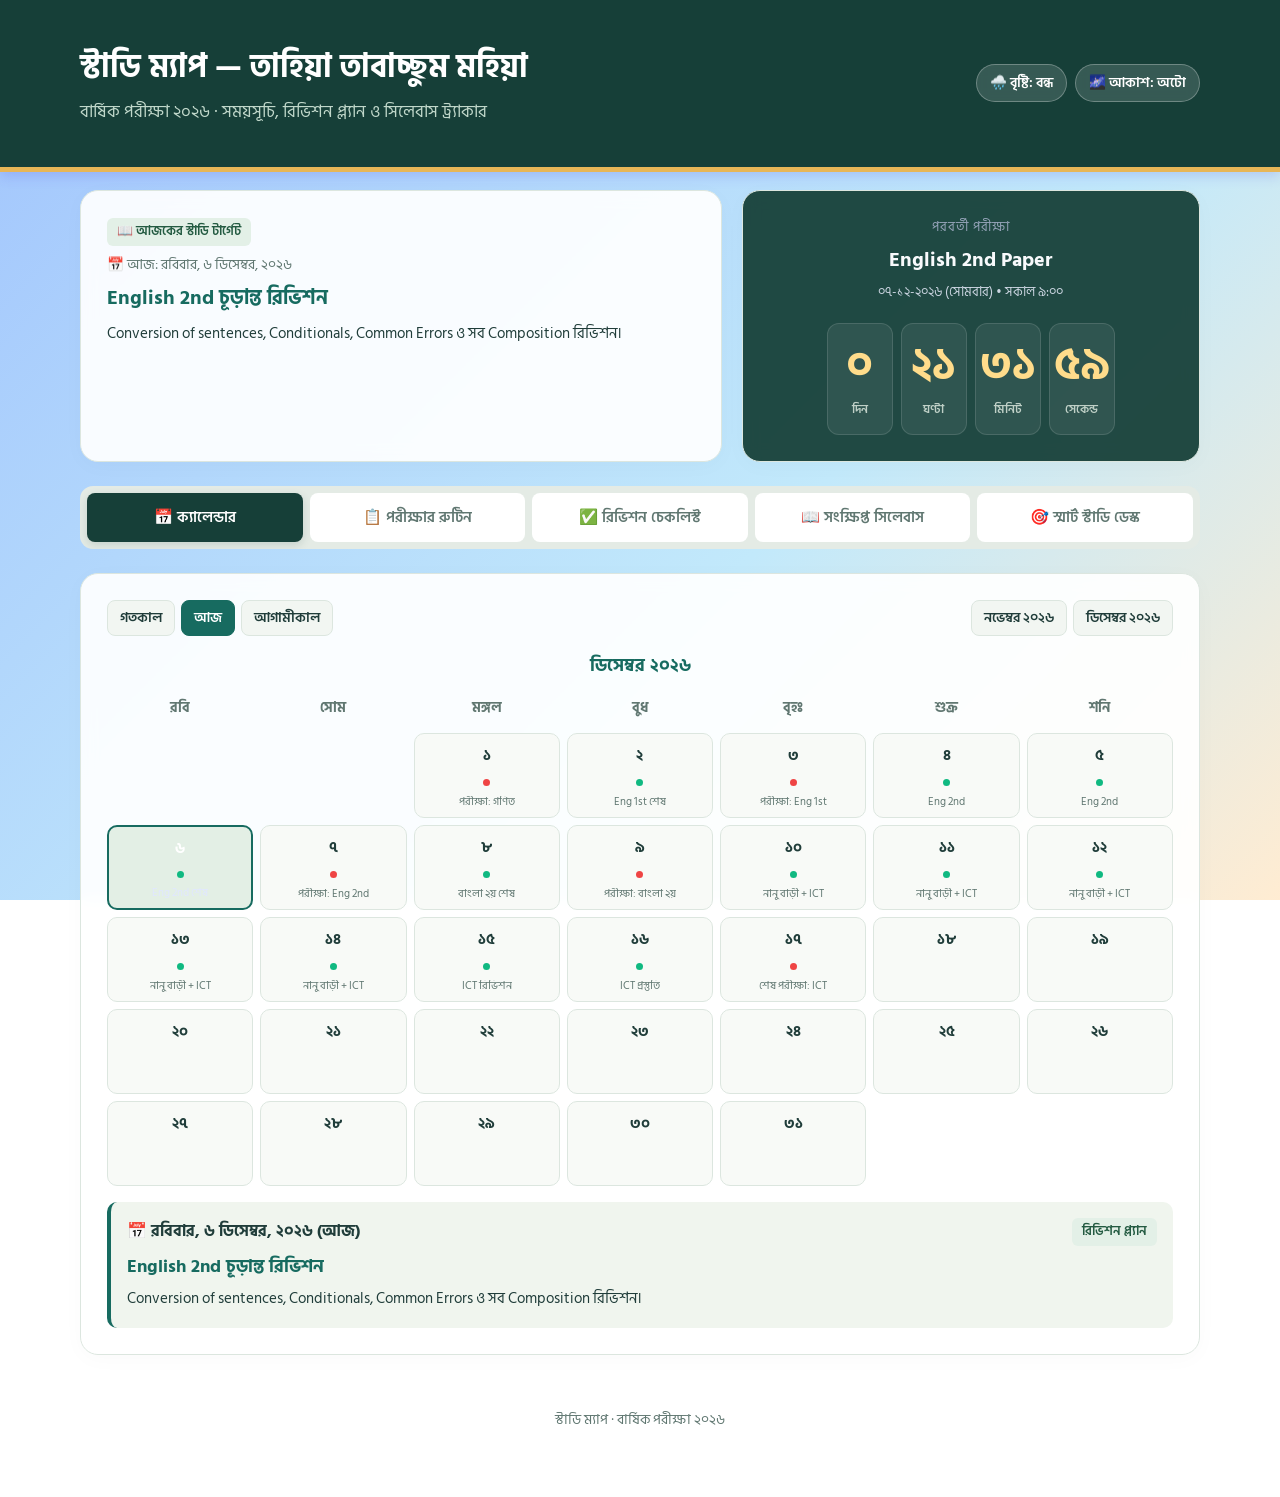
==== commit 3b34cd4a: "Add files via upload" ====
--- a/index.html
+++ b/index.html
@@ -13,13 +13,23 @@
   <!-- ডাইনামিক আকাশ ও কনফেটি লেয়ার -->
   <div id="sky-bg">
     <div id="stars-layer"></div>
+    <div id="shooting-stars-layer"></div>
     <div id="study-lamp"></div>
+    <canvas id="rain-canvas"></canvas>
   </div>
   <canvas id="confetti-canvas"></canvas>
 
   <header>
-    <h1>স্টাডি ম্যাপ — তাহিয়া তাবাচ্ছুম মহিয়া</h1>
-    <p>বার্ষিক পরীক্ষা ২০২৬ · সময়সূচি, রিভিশন প্ল্যান ও সিলেবাস ট্র্যাকার</p>
+    <div style="display:flex; justify-content:space-between; align-items:center; flex-wrap:wrap; gap:12px;">
+      <div>
+        <h1>স্টাডি ম্যাপ — তাহিয়া তাবাচ্ছুম মহিয়া</h1>
+        <p>বার্ষিক পরীক্ষা ২০২৬ · সময়সূচি, রিভিশন প্ল্যান ও সিলেবাস ট্র্যাকার</p>
+      </div>
+      <div class="sky-controls">
+        <button type="button" id="rain-toggle-btn" class="sky-pill-btn" onclick="toggleRain()" title="বৃষ্টি চালু/বন্ধ করুন">🌧️ বৃষ্টি: বন্ধ</button>
+        <button type="button" id="sky-preview-btn" class="sky-pill-btn" onclick="cycleSkyPreview()" title="আকাশের সময় পরিবর্তন করে দেখুন">🌌 আকাশ: অটো</button>
+      </div>
+    </div>
   </header>
 
   <main class="container">
--- a/style.css
+++ b/style.css
@@ -542,3 +542,93 @@
 body {
   background: transparent !important;
 }
+
+
+/* Sky & Rain Controls in Header */
+.sky-controls {
+  display: flex;
+  gap: 8px;
+  align-items: center;
+}
+.sky-pill-btn {
+  background: rgba(255, 255, 255, 0.14) !important;
+  color: #ffffff !important;
+  border: 1px solid rgba(255, 255, 255, 0.28) !important;
+  padding: 7px 13px !important;
+  border-radius: 999px !important;
+  font-size: 0.85rem !important;
+  font-weight: 600;
+  backdrop-filter: blur(6px);
+  transition: all 0.2s ease;
+}
+.sky-pill-btn:hover, .sky-pill-btn.active-vibe {
+  background: rgba(255, 255, 255, 0.28) !important;
+  border-color: #ffdc8b !important;
+  color: #ffdc8b !important;
+}
+
+/* Rain Canvas */
+#rain-canvas {
+  position: absolute;
+  top: 0;
+  left: 0;
+  width: 100%;
+  height: 100%;
+  pointer-events: none;
+}
+
+/* Shooting Stars (শুধু রাতের আকাশে দেখা যাবে) */
+#shooting-stars-layer {
+  display: none;
+  position: absolute;
+  inset: 0;
+  overflow: hidden;
+  pointer-events: none;
+}
+body.sky-night #shooting-stars-layer {
+  display: block;
+}
+.shooting-star {
+  position: absolute;
+  width: 130px;
+  height: 2px;
+  background: linear-gradient(90deg, rgba(255, 255, 255, 0.95), rgba(255, 255, 255, 0));
+  border-radius: 999px;
+  filter: drop-shadow(0 0 6px rgba(255, 255, 255, 0.85));
+  opacity: 0;
+  transform: rotate(-35deg);
+  animation: shootStar 1.4s ease-out forwards;
+}
+.shooting-star::before {
+  content: '';
+  position: absolute;
+  left: 0;
+  top: -1.5px;
+  width: 5px;
+  height: 5px;
+  border-radius: 50%;
+  background: #ffffff;
+  box-shadow: 0 0 10px 2px rgba(255, 255, 255, 0.9);
+}
+@keyframes shootStar {
+  0% {
+    opacity: 0;
+    transform: translate(0, 0) rotate(-35deg);
+  }
+  15% {
+    opacity: 1;
+  }
+  100% {
+    opacity: 0;
+    transform: translate(-420px, 290px) rotate(-35deg);
+  }
+}
+
+/* হালকা গ্লাসমরফিজম কার্ড যাতে পেছনের আকাশ ও বৃষ্টির আভা সুন্দর লাগে */
+.card, .subject-card, .syl-card {
+  background: rgba(255, 255, 255, 0.92) !important;
+  backdrop-filter: blur(8px);
+}
+.countdown-card {
+  background: rgba(22, 63, 56, 0.94) !important;
+}
